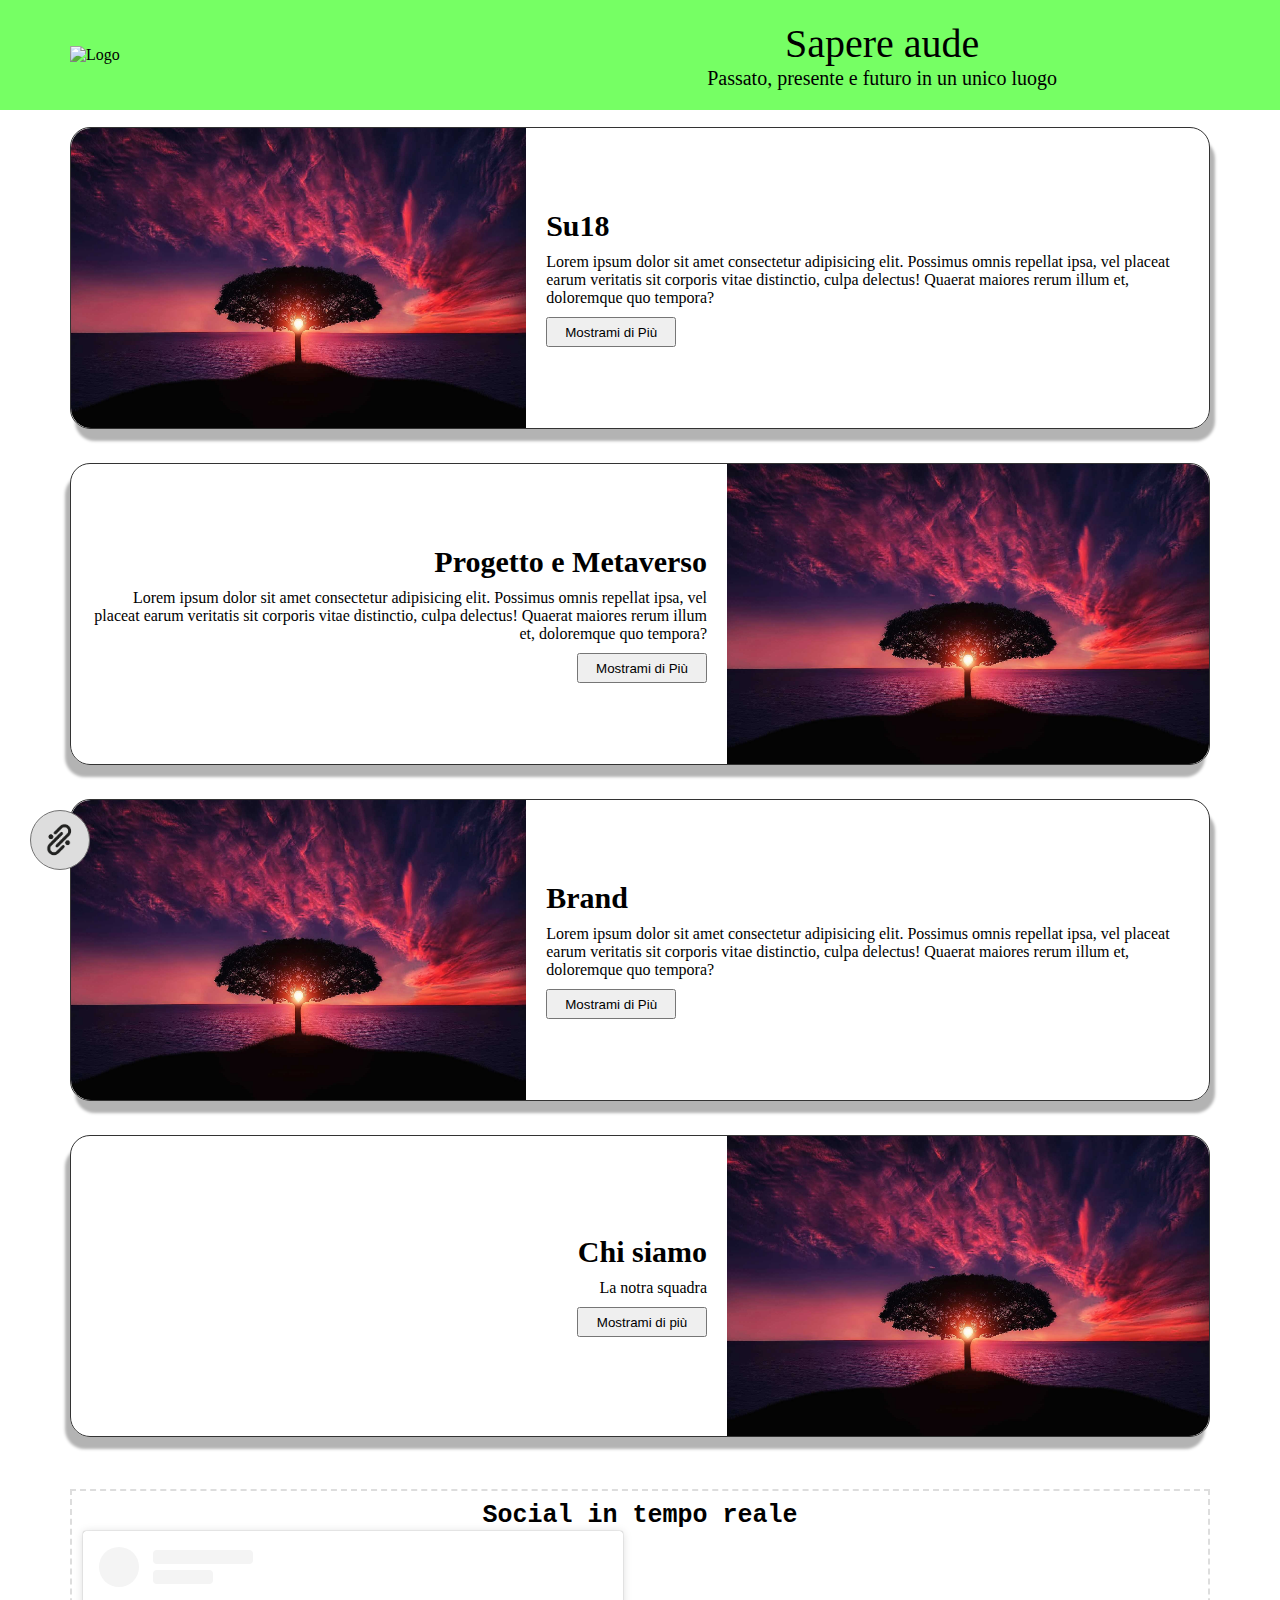
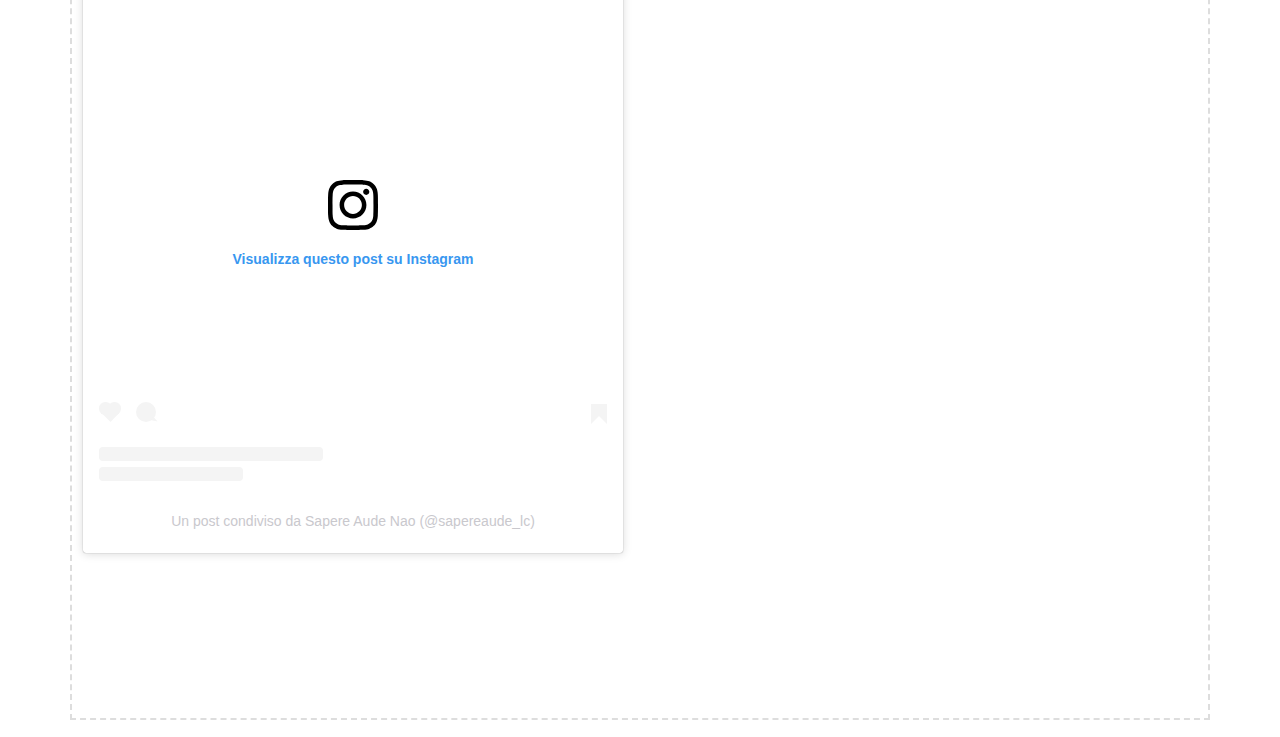
==== index.html @ 61fbce06 "Add files via upload" ====
<!DOCTYPE html>
<html lang="en">
<head>
	<meta charset="UTF-8">
	<meta http-equiv="X-UA-Compatible" content="IE=edge">
	<meta name="viewport" content="width=device-width, initial-scale=1.0">

	<link rel="stylesheet" href="index.css">
	<link rel="stylesheet" href="header.css">
	<link rel="stylesheet" href="link.css">
	<link rel="stylesheet" href="social.css">

	<script src="https://ajax.googleapis.com/ajax/libs/jquery/3.6.3/jquery.min.js"></script>

	<title>Document</title>
</head>
<body>
	<header>
		<div class="headerContainer">
			<div class="headerImg">
				<img src="IMG/logo.png" alt="Logo">
			</div>
			<div class="p">
				<p>Sapere aude</p>
				<p>Passato, presente e futuro in un unico luogo</p>
			</div>
		</div>
	</header>

	<main>
		<div class="sezioni">
			<section class="section1">
				<div class="card">
					<img src="IMG/pexels-pixabay-36717.jpg" alt="">
					<div class="info">
						<h2>Su18</h2>
						<p class="descrizione">Lorem ipsum dolor sit amet consectetur adipisicing elit. Possimus omnis repellat ipsa, vel placeat earum veritatis sit corporis vitae distinctio, culpa delectus! Quaerat maiores rerum illum et, doloremque quo tempora?</p>
						<a href="su18.html">
							<button class="dipiu">Mostrami di Più</button>
						</a>
					</div>
				</div>
			</section>
			<section class="section2">
				<div class="card">
					<img src="IMG/pexels-pixabay-36717.jpg" alt="">
					<div class="info">
						<h2>Progetto e Metaverso</h2>
						<p class="descrizione">Lorem ipsum dolor sit amet consectetur adipisicing elit. Possimus omnis repellat ipsa, vel placeat earum veritatis sit corporis vitae distinctio, culpa delectus! Quaerat maiores rerum illum et, doloremque quo tempora?</p>
						<a href="progetto-e-metaverso.html">
							<button class="dipiu">Mostrami di Più</button>
						</a>
					</div>
				</div>
			</section>
			<section class="section3">
				<div class="card">
					<img src="IMG/pexels-pixabay-36717.jpg" alt="">
					<div class="info">
						<h2>Brand</h2>
						<p class="descrizione">Lorem ipsum dolor sit amet consectetur adipisicing elit. Possimus omnis repellat ipsa, vel placeat earum veritatis sit corporis vitae distinctio, culpa delectus! Quaerat maiores rerum illum et, doloremque quo tempora?</p>
						<a href="brand.html">
							<button class="dipiu">Mostrami di Più</button>
						</a>
					</div>
				</div>
			</section>
			<section class="section5">
				<div class="card">
					<img src="IMG/pexels-pixabay-36717.jpg" alt="">
					<div class="info">
						<h2>Chi siamo</h2>
						<p class="descrizione">La notra squadra</p>
						<a href="chi-siamo.html">
							<button class="dipiu">Mostrami di più</button>
						</a>
					</div>
				</div>
			</section>
			<section class="section4">
				<div class="card">
					<h2>Social in tempo reale</h2>
					<div class="anteprime">
						<div class="riga">
							<!-- Instagram Post -->
							<blockquote id="instagram-media" class="instagram-media" data-instgrm-permalink="https://www.instagram.com/reel/CpsjBajI47L/?utm_source=ig_embed&amp;utm_campaign=loading" data-instgrm-version="14" style=" background:#FFF; border:0; border-radius:3px; box-shadow:0 0 1px 0 rgba(0,0,0,0.5),0 1px 10px 0 rgba(0,0,0,0.15); margin: 1px; max-width:540px; min-width:326px; padding:0; width:99.375%; width:-webkit-calc(100% - 2px); width:calc(100% - 2px);">
								<div style="padding:16px;">
								<a href="https://www.instagram.com/reel/CpsjBajI47L/?utm_source=ig_embed&amp;utm_campaign=loading" style=" background:#FFFFFF; line-height:0; padding:0 0; text-align:center; text-decoration:none; width:100%;" target="_blank">
									<div style=" display: flex; flex-direction: row; align-items: center;">
										<div style="background-color: #F4F4F4; border-radius: 50%; flex-grow: 0; height: 40px; margin-right: 14px; width: 40px;"></div>
										<div style="display: flex; flex-direction: column; flex-grow: 1; justify-content: center;">
											<div style=" background-color: #F4F4F4; border-radius: 4px; flex-grow: 0; height: 14px; margin-bottom: 6px; width: 100px;"></div>
											<div style=" background-color: #F4F4F4; border-radius: 4px; flex-grow: 0; height: 14px; width: 60px;"></div>
										</div>
									</div>
									<div style="padding: 19% 0;"></div> 
									<div style="display:block; height:50px; margin:0 auto 12px; width:50px;">
										<svg width="50px" height="50px" viewBox="0 0 60 60" version="1.1" xmlns="https://www.w3.org/2000/svg" xmlns:xlink="https://www.w3.org/1999/xlink">
											<g stroke="none" stroke-width="1" fill="none" fill-rule="evenodd">
												<g transform="translate(-511.000000, -20.000000)" fill="#000000">
													<g>
														<path d="M556.869,30.41 C554.814,30.41 553.148,32.076 553.148,34.131 C553.148,36.186 554.814,37.852 556.869,37.852 C558.924,37.852 560.59,36.186 560.59,34.131 C560.59,32.076 558.924,30.41 556.869,30.41 M541,60.657 C535.114,60.657 530.342,55.887 530.342,50 C530.342,44.114 535.114,39.342 541,39.342 C546.887,39.342 551.658,44.114 551.658,50 C551.658,55.887 546.887,60.657 541,60.657 M541,33.886 C532.1,33.886 524.886,41.1 524.886,50 C524.886,58.899 532.1,66.113 541,66.113 C549.9,66.113 557.115,58.899 557.115,50 C557.115,41.1 549.9,33.886 541,33.886 M565.378,62.101 C565.244,65.022 564.756,66.606 564.346,67.663 C563.803,69.06 563.154,70.057 562.106,71.106 C561.058,72.155 560.06,72.803 558.662,73.347 C557.607,73.757 556.021,74.244 553.102,74.378 C549.944,74.521 548.997,74.552 541,74.552 C533.003,74.552 532.056,74.521 528.898,74.378 C525.979,74.244 524.393,73.757 523.338,73.347 C521.94,72.803 520.942,72.155 519.894,71.106 C518.846,70.057 518.197,69.06 517.654,67.663 C517.244,66.606 516.755,65.022 516.623,62.101 C516.479,58.943 516.448,57.996 516.448,50 C516.448,42.003 516.479,41.056 516.623,37.899 C516.755,34.978 517.244,33.391 517.654,32.338 C518.197,30.938 518.846,29.942 519.894,28.894 C520.942,27.846 521.94,27.196 523.338,26.654 C524.393,26.244 525.979,25.756 528.898,25.623 C532.057,25.479 533.004,25.448 541,25.448 C548.997,25.448 549.943,25.479 553.102,25.623 C556.021,25.756 557.607,26.244 558.662,26.654 C560.06,27.196 561.058,27.846 562.106,28.894 C563.154,29.942 563.803,30.938 564.346,32.338 C564.756,33.391 565.244,34.978 565.378,37.899 C565.522,41.056 565.552,42.003 565.552,50 C565.552,57.996 565.522,58.943 565.378,62.101 M570.82,37.631 C570.674,34.438 570.167,32.258 569.425,30.349 C568.659,28.377 567.633,26.702 565.965,25.035 C564.297,23.368 562.623,22.342 560.652,21.575 C558.743,20.834 556.562,20.326 553.369,20.18 C550.169,20.033 549.148,20 541,20 C532.853,20 531.831,20.033 528.631,20.18 C525.438,20.326 523.257,20.834 521.349,21.575 C519.376,22.342 517.703,23.368 516.035,25.035 C514.368,26.702 513.342,28.377 512.574,30.349 C511.834,32.258 511.326,34.438 511.181,37.631 C511.035,40.831 511,41.851 511,50 C511,58.147 511.035,59.17 511.181,62.369 C511.326,65.562 511.834,67.743 512.574,69.651 C513.342,71.625 514.368,73.296 516.035,74.965 C517.703,76.634 519.376,77.658 521.349,78.425 C523.257,79.167 525.438,79.673 528.631,79.82 C531.831,79.965 532.853,80.001 541,80.001 C549.148,80.001 550.169,79.965 553.369,79.82 C556.562,79.673 558.743,79.167 560.652,78.425 C562.623,77.658 564.297,76.634 565.965,74.965 C567.633,73.296 568.659,71.625 569.425,69.651 C570.167,67.743 570.674,65.562 570.82,62.369 C570.966,59.17 571,58.147 571,50 C571,41.851 570.966,40.831 570.82,37.631"></path>
													</g>
												</g>
											</g>
										</svg>
									</div>
									<div style="padding-top: 8px;"> 
										<div style=" color:#3897f0; font-family:Arial,sans-serif; font-size:14px; font-style:normal; font-weight:550; line-height:18px;">Visualizza questo post su Instagram</div>
									</div>
									<div style="padding: 12.5% 0;"></div> 
									<div style="display: flex; flex-direction: row; margin-bottom: 14px; align-items: center;"><div> 
									<div style="background-color: #F4F4F4; border-radius: 50%; height: 12.5px; width: 12.5px; transform: translateX(0px) translateY(7px);"></div> 
									<div style="background-color: #F4F4F4; height: 12.5px; transform: rotate(-45deg) translateX(3px) translateY(1px); width: 12.5px; flex-grow: 0; margin-right: 14px; margin-left: 2px;"></div> 
									<div style="background-color: #F4F4F4; border-radius: 50%; height: 12.5px; width: 12.5px; transform: translateX(9px) translateY(-18px);"></div></div><div style="margin-left: 8px;"> 
									<div style=" background-color: #F4F4F4; border-radius: 50%; flex-grow: 0; height: 20px; width: 20px;"></div> 
									<div style=" width: 0; height: 0; border-top: 2px solid transparent; border-left: 6px solid #f4f4f4; border-bottom: 2px solid transparent; transform: translateX(16px) translateY(-4px) rotate(30deg)"></div></div>
									<div style="margin-left: auto;"> 
										<div style=" width: 0px; border-top: 8px solid #F4F4F4; border-right: 8px solid transparent; transform: translateY(16px);"></div> 
										<div style=" background-color: #F4F4F4; flex-grow: 0; height: 12px; width: 16px; transform: translateY(-4px);"></div> 
										<div style=" width: 0; height: 0; border-top: 8px solid #F4F4F4; border-left: 8px solid transparent; transform: translateY(-4px) translateX(8px);"></div>
									</div></div> 
									<div style="display: flex; flex-direction: column; flex-grow: 1; justify-content: center; margin-bottom: 24px;"> 
										<div style=" background-color: #F4F4F4; border-radius: 4px; flex-grow: 0; height: 14px; margin-bottom: 6px; width: 224px;"></div> 
										<div style=" background-color: #F4F4F4; border-radius: 4px; flex-grow: 0; height: 14px; width: 144px;"></div>
									</div>
								</a>
								<p style=" color:#c9c8cd; font-family:Arial,sans-serif; font-size:14px; line-height:17px; margin-bottom:0; margin-top:8px; overflow:hidden; padding:8px 0 7px; text-align:center; text-overflow:ellipsis; white-space:nowrap;">
									<a href="https://www.instagram.com/reel/CpsjBajI47L/?utm_source=ig_embed&amp;utm_campaign=loading" style=" color:#c9c8cd; font-family:Arial,sans-serif; font-size:14px; font-style:normal; font-weight:normal; line-height:17px; text-decoration:none;" target="_blank">Un post condiviso da Sapere Aude Nao (@sapereaude_lc)</a>
								</p>
								</div>
							</blockquote> 
							<script async src="//www.instagram.com/embed.js"></script>
							<!-- Fine post -->
							
							<iframe src="" frameborder="0"></iframe>
							<iframe src="" frameborder="0"></iframe>
						</div>
					</div>
				</div>
			</section>
		</div>
		<div class="social">
			<img src="IMG/links.png" alt="">
			<img src="IMG/logo scuola.png" alt="" class="links">
			<img src="IMG/Facebook.png" alt="" class="links">
			<img src="IMG/Instagram.png" alt="" class="links">
			<img src="IMG/Gmail.png" alt="" class="links">
			<img src="IMG/Youtube.png" alt="" class="links">
			<img src="IMG/Youtube.png" alt="" class="links">
		</div>
	</main>

	<script src="index.js"></script>
	<script src="social.js"></script>
</body>
</html>
---- index.css ----
*{
    padding: 0;
    margin: 0;
    box-sizing: border-box;
}
.ruotareLinks{
    transform: rotate(270deg);
    transition: transform .5s
}
.ruotareIndietroLinks{
    transform: rotate(-360deg);
    transition: transform .5s
}
.ciao{
    display: block !important;
}










/* Main */

.sezioni{
    width: -webkit-fill-available;
    margin: 5px 20px;
    padding: 10px;
    gap: 30px;
    display: flex;
    flex-direction: column;
}
section{
    margin: 2px 40px;
    border: 1px solid #333;
    border-radius: 20px;
    box-shadow: 5px 12px 3px #b3b3b3;
}
.section:hover{
    --a: 34;
    /*Qualcosa da mattere ingrandire l'elemento*/
}
.section1 .card, .section3 .card{
    width: 100%;
    display: flex;
    flex-direction: row;
    height: 300px;
}
.section2, .section5{
    box-shadow: -5px 12px 3px #b3b3b3;
}
.section2 .card, .section5 .card{
    width: 100%;
    display: flex;
    flex-direction: row-reverse;
    height: 300px;
}
.section1 img, .section3 img{
    width: 40%;
    border-radius: 20px 0 0 20px;
}
.section2 img, .section5 img{
    border-radius: 0 20px 20px 0;
}
.info{
    width: 60%;
    display: flex;
    flex-direction: column;
    justify-content: center;
    align-items: start;
    margin: 20px;
    gap: 10px;
}
.section2 .info, .section5 .info{
    width: 60%;
    display: flex;
    flex-direction: column;
    justify-content: center;
    align-items: end;
    margin: 20px;
    gap: 10px;
}
.section2 p{
    text-align: end;
}
.info h2{
    font-size: 30px;
}
.dipiu{
    width: 130px;
    height: 30px;
    padding: 2px;
    /* joe.mazzalea2006@gmail.com */
}
.section4{
    border: 2px dashed #ddd;
    border-radius: unset;
    box-shadow: unset;
    margin-top: 20px;
}
.section4 .card{
    padding: 10px;
}
.section4 h2{
    width: 100%;
    font-size: 25px;
    font-family: monospace;
    text-align: center;
}
---- header.css ----
header{
    width: -webkit-fill-available;
    background: rgb(118, 255, 100);
}

.header{
    width: -webkit-fill-available;
    margin: 0 300px;
    justify-content: center;
    display: flex;
    flex-direction: row;
    height: 100px;
}

.headerContainer{
    width: 100%;
    padding: 20px 50px;
    display: flex;
    flex-direction: row;
    justify-content: center;
}

.headerImg{
    width: 40%;
    margin: 10px;
    padding: 10px;
    display: flex;
    align-items: center;
}

.p{
    width: 60%;
    text-align: center;
}

.p p:nth-child(1){
    font-size: 40px;
}
.p p:nth-child(2){
    font-size: 20px;
}
---- link.css ----
.social{
    position: fixed;
    margin: 30px;
    padding: 5px;
    bottom: 0;
    left: 0;
    height: 60px;
    width: 60px;
    border-radius: 50%;
    background: #ddd;
    border: 1px solid #727272;
    display: flex;
    flex-direction: row;
    gap: 10px;
}
.social img:nth-child(1){
    display: block;
    padding: unset;
    background: unset;
    border: unset;
}
.social img{
    display: none;
    width: 100%;
    height: 100%;
    padding: 5px;
    border-radius: 50%;
    background: #ddd;
    border: 1px solid #727272;
}

.links{
    border:3;
}
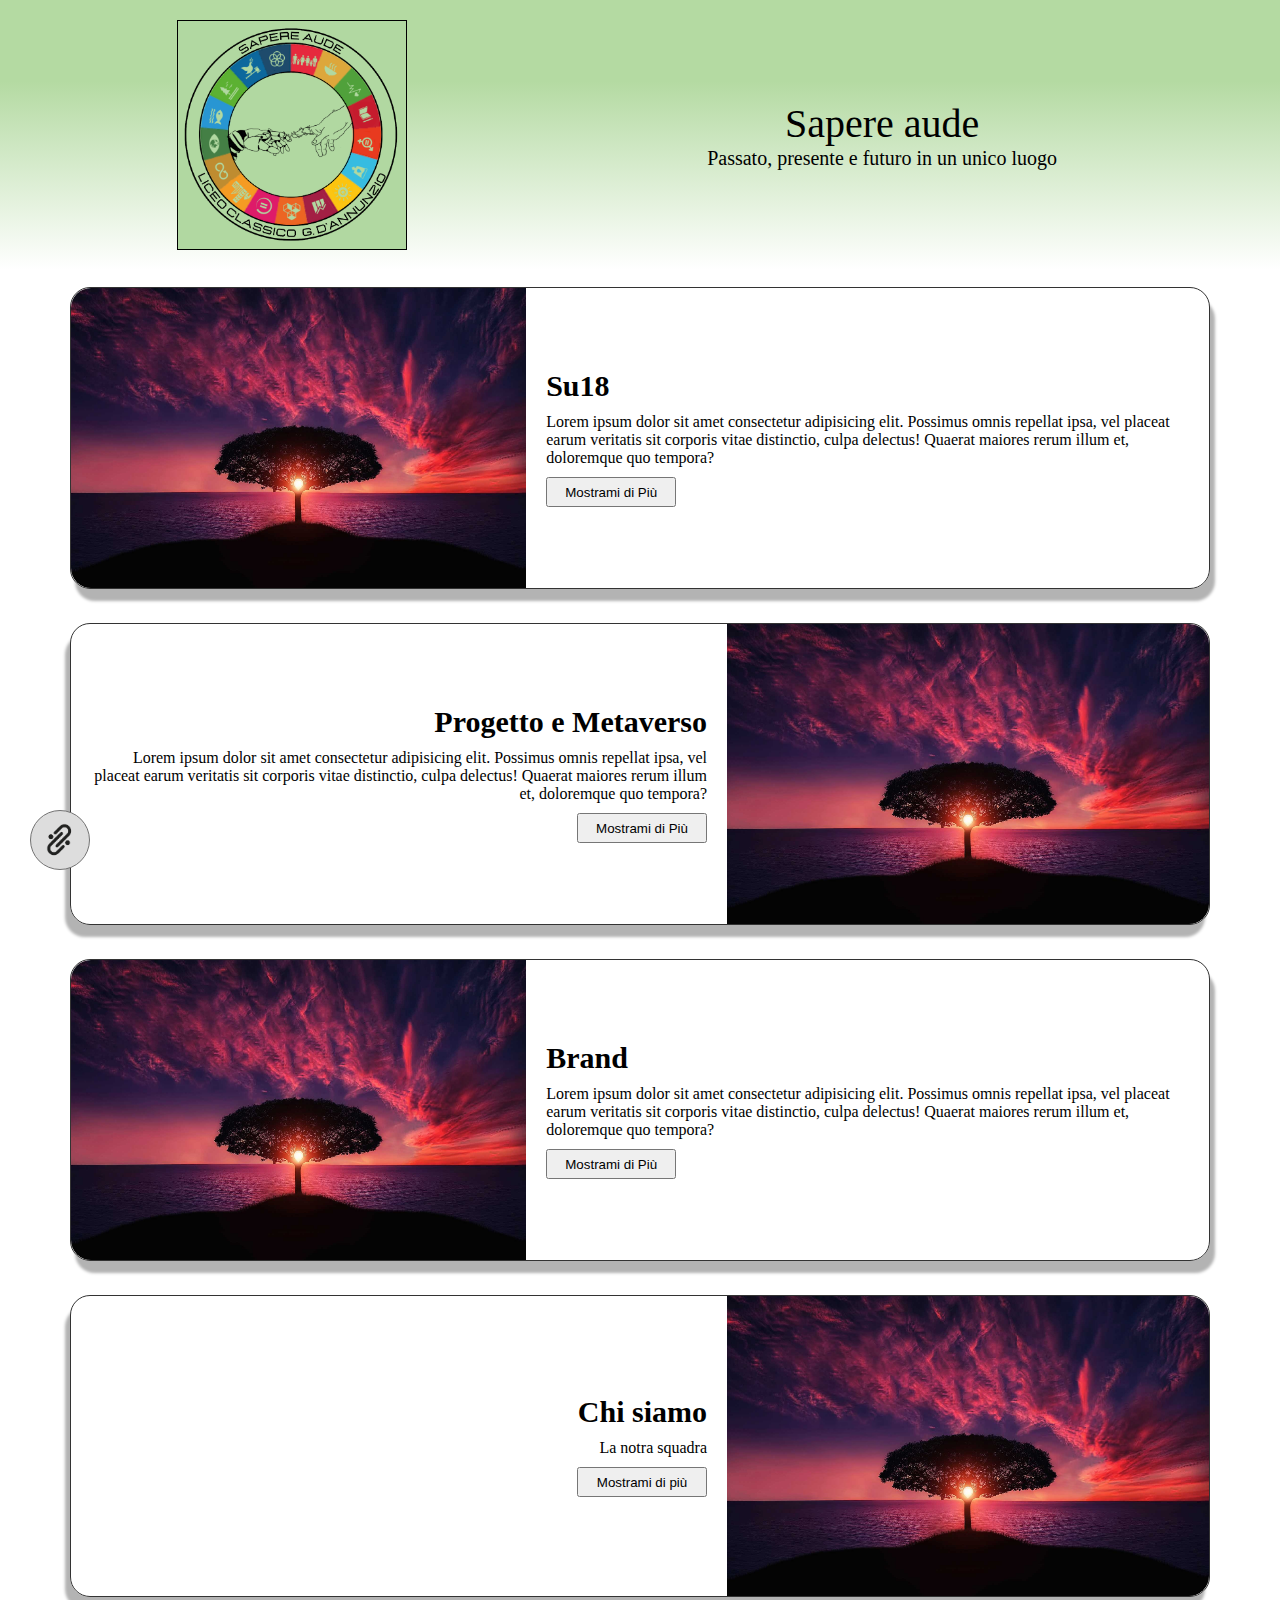
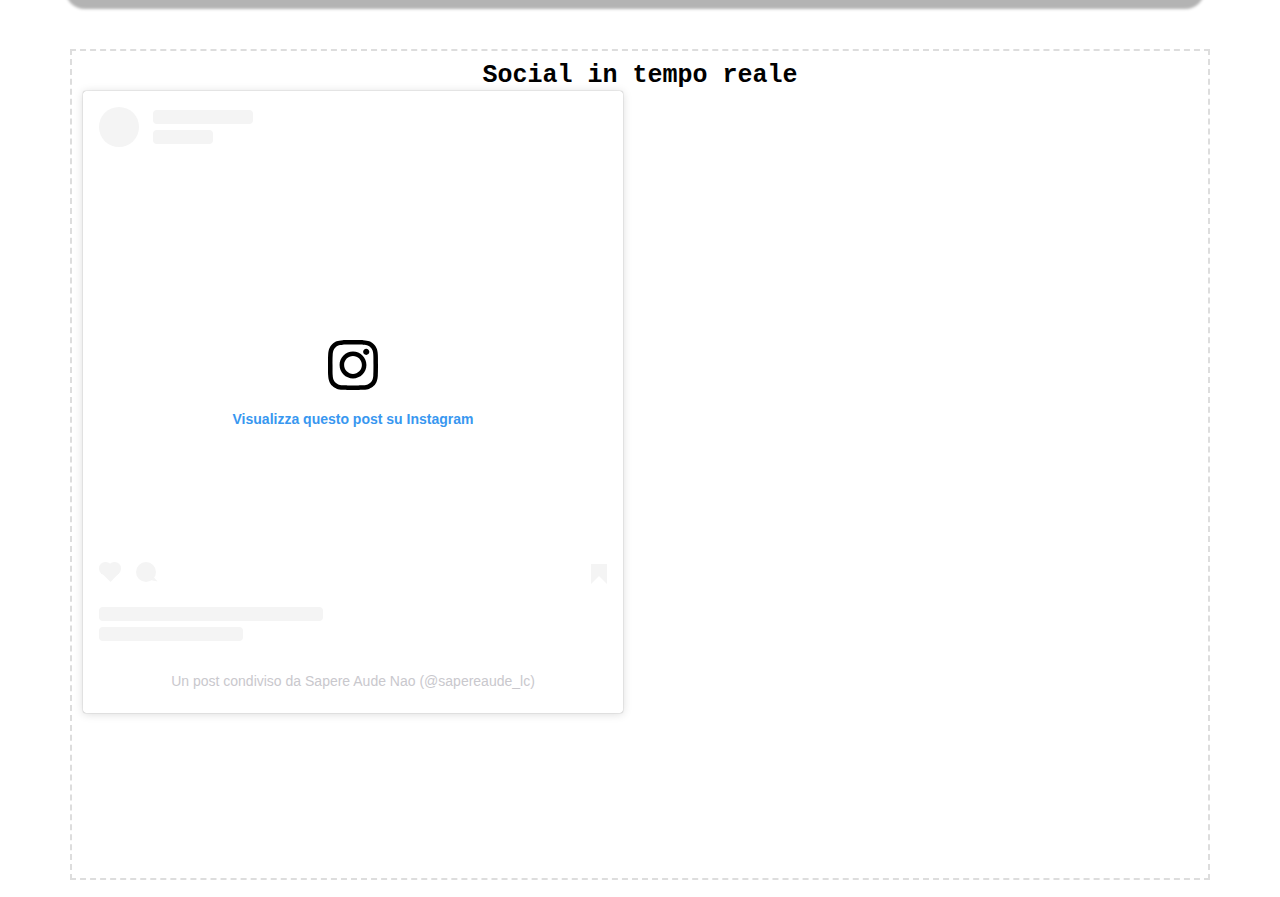
==== commit c20bd214: "Add files via upload" ====
--- a/index.html
+++ b/index.html
@@ -5,10 +5,11 @@
 	<meta http-equiv="X-UA-Compatible" content="IE=edge">
 	<meta name="viewport" content="width=device-width, initial-scale=1.0">
 
-	<link rel="stylesheet" href="index.css">
-	<link rel="stylesheet" href="header.css">
-	<link rel="stylesheet" href="link.css">
-	<link rel="stylesheet" href="social.css">
+	<link rel="stylesheet" href="CSS/index.css">
+	<link rel="stylesheet" href="CSS/header.css">
+	<link rel="stylesheet" href="CSS/link.css">
+	<link rel="stylesheet" href="CSS/social.css">
+	<link rel="stylesheet" href="CSS/generali.css">
 
 	<script src="https://ajax.googleapis.com/ajax/libs/jquery/3.6.3/jquery.min.js"></script>
 
@@ -18,7 +19,7 @@
 	<header>
 		<div class="headerContainer">
 			<div class="headerImg">
-				<img src="IMG/logo.png" alt="Logo">
+				<img src="IMG/logo squadra.png" alt="Logo">
 			</div>
 			<div class="p">
 				<p>Sapere aude</p>
@@ -151,7 +152,7 @@
 		</div>
 	</main>
 
-	<script src="index.js"></script>
-	<script src="social.js"></script>
+	<script src="JS/links.js"></script>
+	<script src="JS/social.js"></script>
 </body>
 </html>--- a/CSS/index.css
+++ b/CSS/index.css
@@ -0,0 +1,87 @@
+/* Main */
+
+.sezioni{
+    width: -webkit-fill-available;
+    margin: 5px 20px;
+    padding: 10px;
+    gap: 30px;
+    display: flex;
+    flex-direction: column;
+}
+section{
+    margin: 2px 40px;
+    border: 1px solid #333;
+    border-radius: 20px;
+    box-shadow: 5px 12px 3px #b3b3b3;
+}
+.section:hover{
+    --a: 34;
+    /*Qualcosa da mattere ingrandire l'elemento*/
+}
+.section1 .card, .section3 .card{
+    width: 100%;
+    display: flex;
+    flex-direction: row;
+    height: 300px;
+}
+.section2, .section5{
+    box-shadow: -5px 12px 3px #b3b3b3;
+}
+.section2 .card, .section5 .card{
+    width: 100%;
+    display: flex;
+    flex-direction: row-reverse;
+    height: 300px;
+}
+.section1 img, .section3 img{
+    width: 40%;
+    border-radius: 20px 0 0 20px;
+}
+.section2 img, .section5 img{
+    border-radius: 0 20px 20px 0;
+}
+.info{
+    width: 60%;
+    display: flex;
+    flex-direction: column;
+    justify-content: center;
+    align-items: start;
+    margin: 20px;
+    gap: 10px;
+}
+.section2 .info, .section5 .info{
+    width: 60%;
+    display: flex;
+    flex-direction: column;
+    justify-content: center;
+    align-items: end;
+    margin: 20px;
+    gap: 10px;
+}
+.section2 p{
+    text-align: end;
+}
+.info h2{
+    font-size: 30px;
+}
+.dipiu{
+    width: 130px;
+    height: 30px;
+    padding: 2px;
+    /* joe.mazzalea2006@gmail.com */
+}
+.section4{
+    border: 2px dashed #ddd;
+    border-radius: unset;
+    box-shadow: unset;
+    margin-top: 20px;
+}
+.section4 .card{
+    padding: 10px;
+}
+.section4 h2{
+    width: 100%;
+    font-size: 25px;
+    font-family: monospace;
+    text-align: center;
+}
--- a/CSS/header.css
+++ b/CSS/header.css
@@ -0,0 +1,48 @@
+header{
+    width: -webkit-fill-available;
+    background: linear-gradient(0deg, #fff, var(--backVerde) 70%);
+}
+
+.header{
+    width: -webkit-fill-available;
+    margin: 0 300px;
+    justify-content: center;
+    display: flex;
+    flex-direction: row;
+    height: 100px;
+}
+
+.headerContainer{
+    width: 100%;
+    padding: 20px 50px;
+    display: flex;
+    flex-direction: row;
+    justify-content: center;
+}
+
+.headerImg{
+    width: 40%;
+    margin: 0 10px;
+    padding: 0 10px;
+    display: flex;
+    justify-content: center;
+}
+.headerImg img{
+    max-width: 230px;
+    border: 1px solid #000
+}
+
+.p{
+    width: 60%;
+    text-align: center;
+    display: flex;
+    flex-direction: column;
+    justify-content: center;
+}
+
+.p p:nth-child(1){
+    font-size: 40px;
+}
+.p p:nth-child(2){
+    font-size: 20px;
+}--- a/CSS/link.css
+++ b/CSS/link.css
@@ -0,0 +1,34 @@
+.social{
+    position: fixed;
+    margin: 30px;
+    padding: 5px;
+    bottom: 0;
+    left: 0;
+    height: 60px;
+    width: 60px;
+    border-radius: 50%;
+    background: #ddd;
+    border: 1px solid #727272;
+    display: flex;
+    flex-direction: row;
+    gap: 10px;
+}
+.social img:nth-child(1){
+    display: block;
+    padding: unset;
+    background: unset;
+    border: unset;
+}
+.social img{
+    display: none;
+    width: 100%;
+    height: 100%;
+    padding: 5px;
+    border-radius: 50%;
+    background: #ddd;
+    border: 1px solid #727272;
+}
+
+.links{
+    border:3;
+}--- a/CSS/generali.css
+++ b/CSS/generali.css
@@ -0,0 +1,21 @@
+*{
+    padding: 0;
+    margin: 0;
+    box-sizing: border-box;
+}
+:root{
+    --backVerde: #b4daa2;
+}
+
+
+.ruotareLinks{
+    transform: rotate(270deg);
+    transition: transform .5s
+}
+.ruotareIndietroLinks{
+    transform: rotate(-360deg);
+    transition: transform .5s
+}
+.ciao{
+    display: block !important;
+}
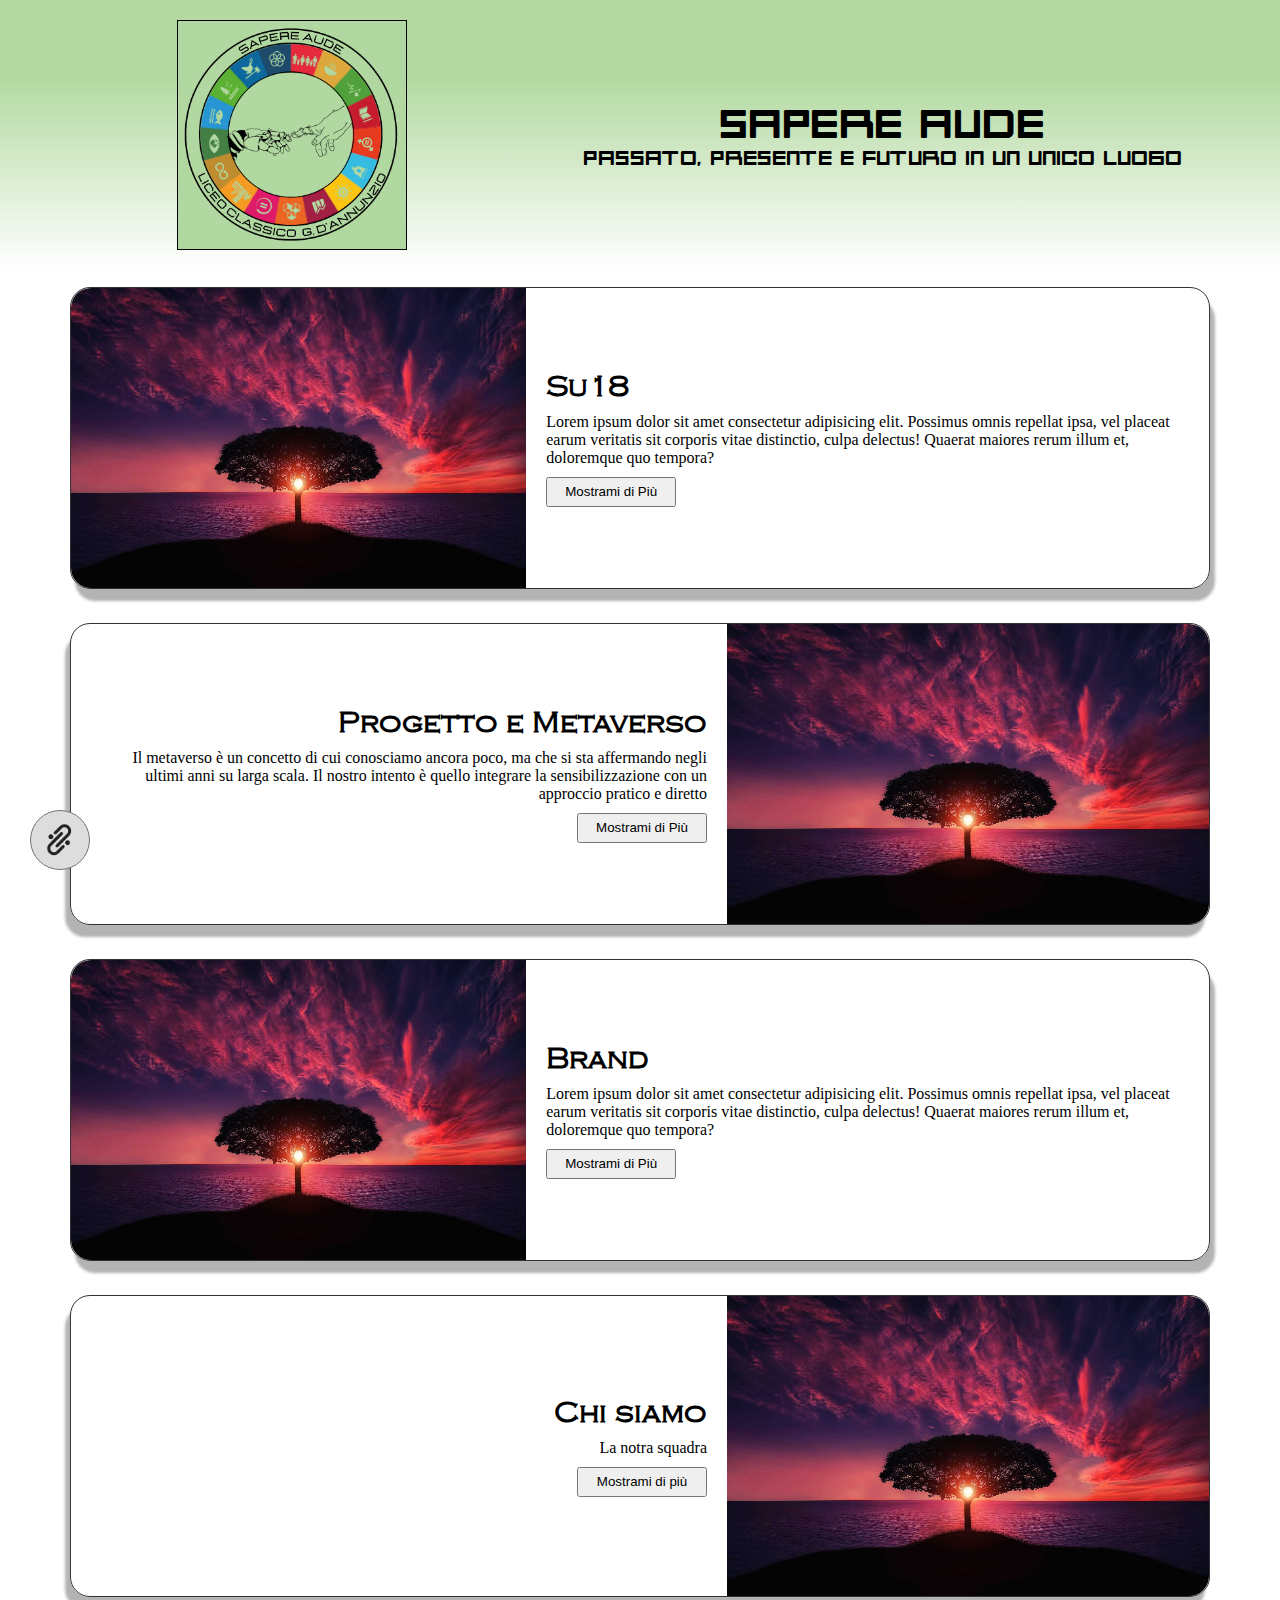
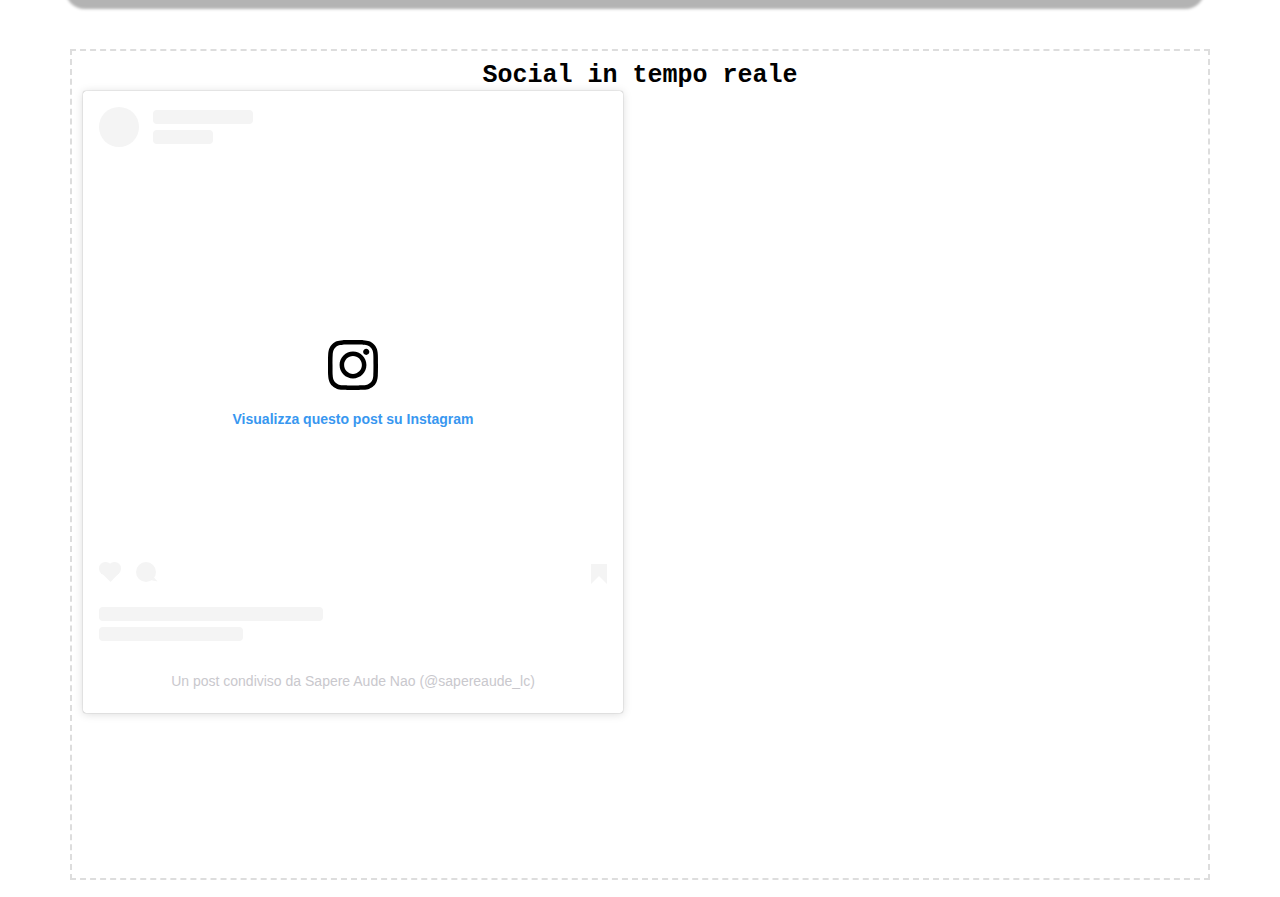
==== commit 68ca2a6e: "Add files via upload" ====
--- a/index.html
+++ b/index.html
@@ -47,7 +47,7 @@
 					<img src="IMG/pexels-pixabay-36717.jpg" alt="">
 					<div class="info">
 						<h2>Progetto e Metaverso</h2>
-						<p class="descrizione">Lorem ipsum dolor sit amet consectetur adipisicing elit. Possimus omnis repellat ipsa, vel placeat earum veritatis sit corporis vitae distinctio, culpa delectus! Quaerat maiores rerum illum et, doloremque quo tempora?</p>
+						<p class="descrizione">Il metaverso è un concetto di cui conosciamo ancora poco, ma che si sta affermando negli ultimi anni su larga scala. Il nostro intento è quello integrare la sensibilizzazione con un approccio pratico e diretto</p>
 						<a href="progetto-e-metaverso.html">
 							<button class="dipiu">Mostrami di Più</button>
 						</a>
--- a/CSS/index.css
+++ b/CSS/index.css
@@ -1,3 +1,5 @@
+@import "fonts.css";
+
 /* Main */
 
 .sezioni{
@@ -63,6 +65,7 @@
 }
 .info h2{
     font-size: 30px;
+    font-family: Copperplate;
 }
 .dipiu{
     width: 130px;
--- a/CSS/header.css
+++ b/CSS/header.css
@@ -1,6 +1,8 @@
+@import "fonts.css";
+
 header{
     width: -webkit-fill-available;
-    background: linear-gradient(0deg, #fff, var(--backVerde) 70%);
+    background: linear-gradient(0deg, transparent, var(--backVerde) 70%);
 }
 
 .header{
@@ -38,6 +40,7 @@
     display: flex;
     flex-direction: column;
     justify-content: center;
+    font-family: Knoxx;
 }
 
 .p p:nth-child(1){
--- a/CSS/generali.css
+++ b/CSS/generali.css
@@ -18,4 +18,4 @@
 }
 .ciao{
     display: block !important;
-}
+}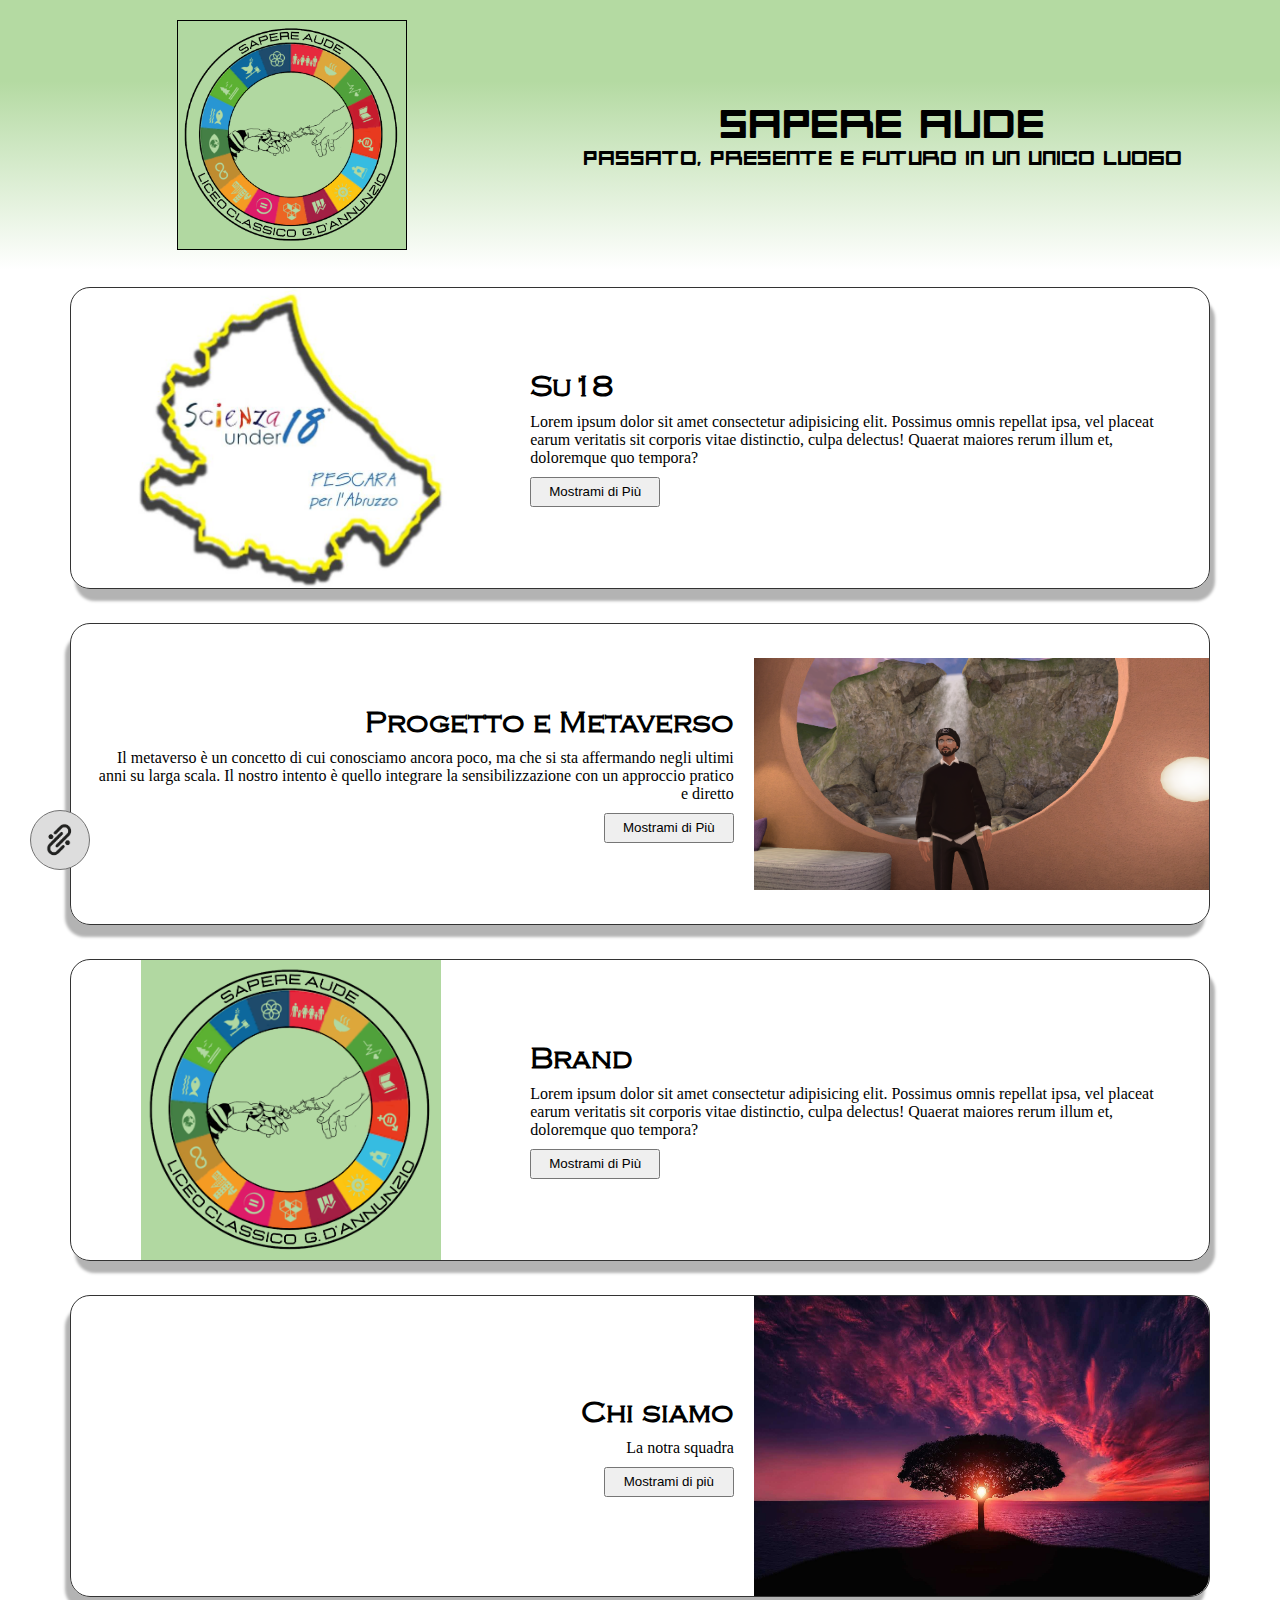
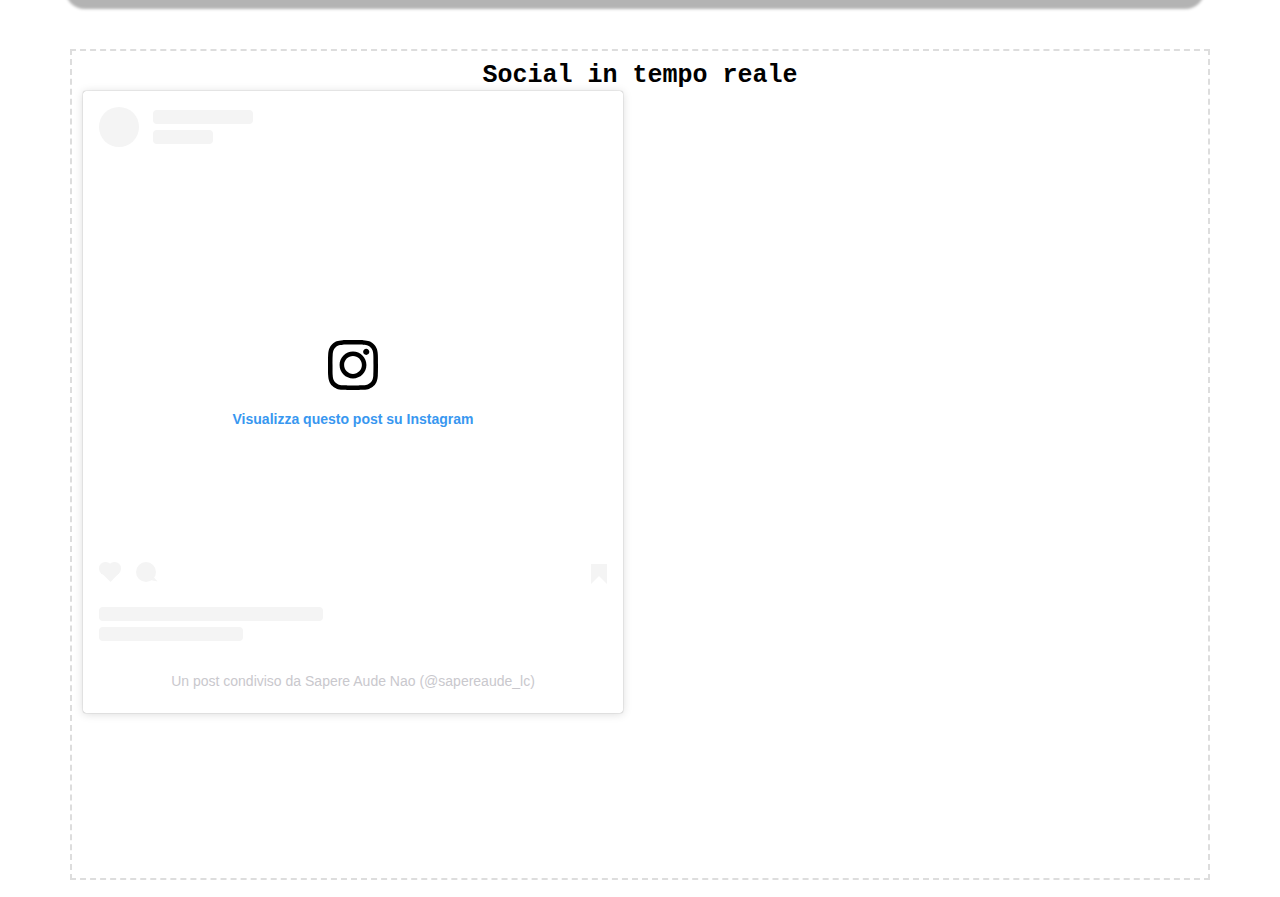
==== commit fd265e01: "Add files via upload" ====
--- a/index.html
+++ b/index.html
@@ -12,6 +12,10 @@
 	<link rel="stylesheet" href="CSS/generali.css">
 
 	<script src="https://ajax.googleapis.com/ajax/libs/jquery/3.6.3/jquery.min.js"></script>
+
+	<!-- Open Sans -->
+    <link rel="preconnect" href="https://fonts.googleapis.com"><link rel="preconnect" href="https://fonts.gstatic.com" crossorigin>
+    <link href="https://fonts.googleapis.com/css2?family=Open+Sans&display=swap" rel="stylesheet">
 
 	<title>Document</title>
 </head>
@@ -32,7 +36,9 @@
 		<div class="sezioni">
 			<section class="section1">
 				<div class="card">
-					<img src="IMG/pexels-pixabay-36717.jpg" alt="">
+					<div class="imgSU">
+						<img src="IMG/logo su18.jpg" alt="">
+					</div>
 					<div class="info">
 						<h2>Su18</h2>
 						<p class="descrizione">Lorem ipsum dolor sit amet consectetur adipisicing elit. Possimus omnis repellat ipsa, vel placeat earum veritatis sit corporis vitae distinctio, culpa delectus! Quaerat maiores rerum illum et, doloremque quo tempora?</p>
@@ -44,7 +50,9 @@
 			</section>
 			<section class="section2">
 				<div class="card">
-					<img src="IMG/pexels-pixabay-36717.jpg" alt="">
+					<div class="imgPM">
+						<img src="IMG/Avatars/Matteo.png" alt="">
+					</div>
 					<div class="info">
 						<h2>Progetto e Metaverso</h2>
 						<p class="descrizione">Il metaverso è un concetto di cui conosciamo ancora poco, ma che si sta affermando negli ultimi anni su larga scala. Il nostro intento è quello integrare la sensibilizzazione con un approccio pratico e diretto</p>
@@ -56,7 +64,9 @@
 			</section>
 			<section class="section3">
 				<div class="card">
-					<img src="IMG/pexels-pixabay-36717.jpg" alt="">
+					<div class="imgBR">
+						<img src="IMG/logo squadra.png" alt="">
+					</div>
 					<div class="info">
 						<h2>Brand</h2>
 						<p class="descrizione">Lorem ipsum dolor sit amet consectetur adipisicing elit. Possimus omnis repellat ipsa, vel placeat earum veritatis sit corporis vitae distinctio, culpa delectus! Quaerat maiores rerum illum et, doloremque quo tempora?</p>
@@ -150,7 +160,6 @@
 			<img src="IMG/Youtube.png" alt="" class="links">
 			<img src="IMG/Youtube.png" alt="" class="links">
 		</div>
-	</main>
 
 	<script src="JS/links.js"></script>
 	<script src="JS/social.js"></script>
--- a/CSS/index.css
+++ b/CSS/index.css
@@ -35,13 +35,31 @@
     flex-direction: row-reverse;
     height: 300px;
 }
-.section1 img, .section3 img{
+
+
+.imgSU, .imgBR{
     width: 40%;
     border-radius: 20px 0 0 20px;
+    display: flex;
+    justify-content: center;
 }
-.section2 img, .section5 img{
+.imgSU img, .imgBR img{
+    height: -webkit-fill-available;
+}
+
+
+.imgPM img{
+    width: -webkit-fill-available;
+}
+.imgPM, .section5 img{
+    width: 40%;
     border-radius: 0 20px 20px 0;
+    display: flex;
+    flex-direction: column;
+    justify-content: center;
 }
+
+
 .info{
     width: 60%;
     display: flex;
--- a/CSS/link.css
+++ b/CSS/link.css
@@ -31,4 +31,120 @@
 
 .links{
     border:3;
+}
+
+
+
+
+
+.hamburger{
+    position: fixed;
+    bottom: 0;
+    right: 0;
+    width: 60px;
+    height: 60px;
+    margin: 30px;
+    z-index: 9999;
+    align-items: center;
+    flex-direction: column;
+    cursor: pointer;
+    background-color: #181D31;
+    border-radius: 40px;
+    padding: 10px;
+    gap: 5px;
+    justify-content: center;
+    transform: unset;
+    transition: unset;
+}
+.hamburger div:nth-child(1){
+    width: 100%;
+    padding: 3px;
+    background-color: #fff;
+    border-radius: 10px;
+    position: relative;
+}
+
+.hamburger div:nth-child(2){
+    width: 100%;
+    padding: 3px;
+    background-color: #fff;
+    border-radius: 10px;
+    position: relative;
+}
+.hamburger div:nth-child(3){
+    width: 100%;
+    padding: 3px;
+    background-color: #fff;
+    border-radius: 10px;
+    position: relative;
+}
+
+/* Hamburger aperto */
+.hamburgerAperto div:nth-child(1){
+    width: 100%;
+    padding: 3px;
+    background-color: #fff;
+    border-radius: 10px;
+    position: relative;
+    transform: rotate(45deg);
+    transition: transform ease-in-out 0.5s;
+}
+
+.hamburgerAperto div:nth-child(2){
+    display: none;
+}
+.hamburgerAperto div:nth-child(3){
+    width: 100%;
+    padding: 3px;
+    background-color: #fff;
+    border-radius: 10px;
+    position: relative;
+    transform: rotate(-45deg);
+    transition: transform ease-in-out 0.5s;
+    top: -25%;
+}
+.pagine{
+    display: none;
+    position: fixed;
+    top: 0;
+    left: 0;
+    width: 100VW;
+    height: 100vh;
+    background-color: #181D31;
+    font-family: "Open Sans", sans-serif;
+    align-items: flex-start;
+    justify-content: center;
+    padding-top: 50px;
+    font-size: 25px;
+}
+
+.pagine ul{
+    display: flex;
+    flex-direction: column;
+    justify-content: center;
+    align-items: center;
+    gap: 5px;
+}
+
+.pagine ul a{
+    color: #fff;
+    list-style: none;
+    text-decoration: none;
+}
+.pagine ul a:hover{
+    color: #fff;
+    text-shadow: 3px -2px #529a0a9b;
+    font-weight: 700;
+}
+
+
+
+.pagineAperte{
+    display: flex !important;
+}
+.icsAperta{
+    display: flex !important;
+}
+.hamburgerChiuso{
+    display: flex;
 }--- a/CSS/generali.css
+++ b/CSS/generali.css
@@ -8,6 +8,10 @@
 }
 
 
+a{
+    color: #000;
+    cursor: pointer;
+}
 .ruotareLinks{
     transform: rotate(270deg);
     transition: transform .5s
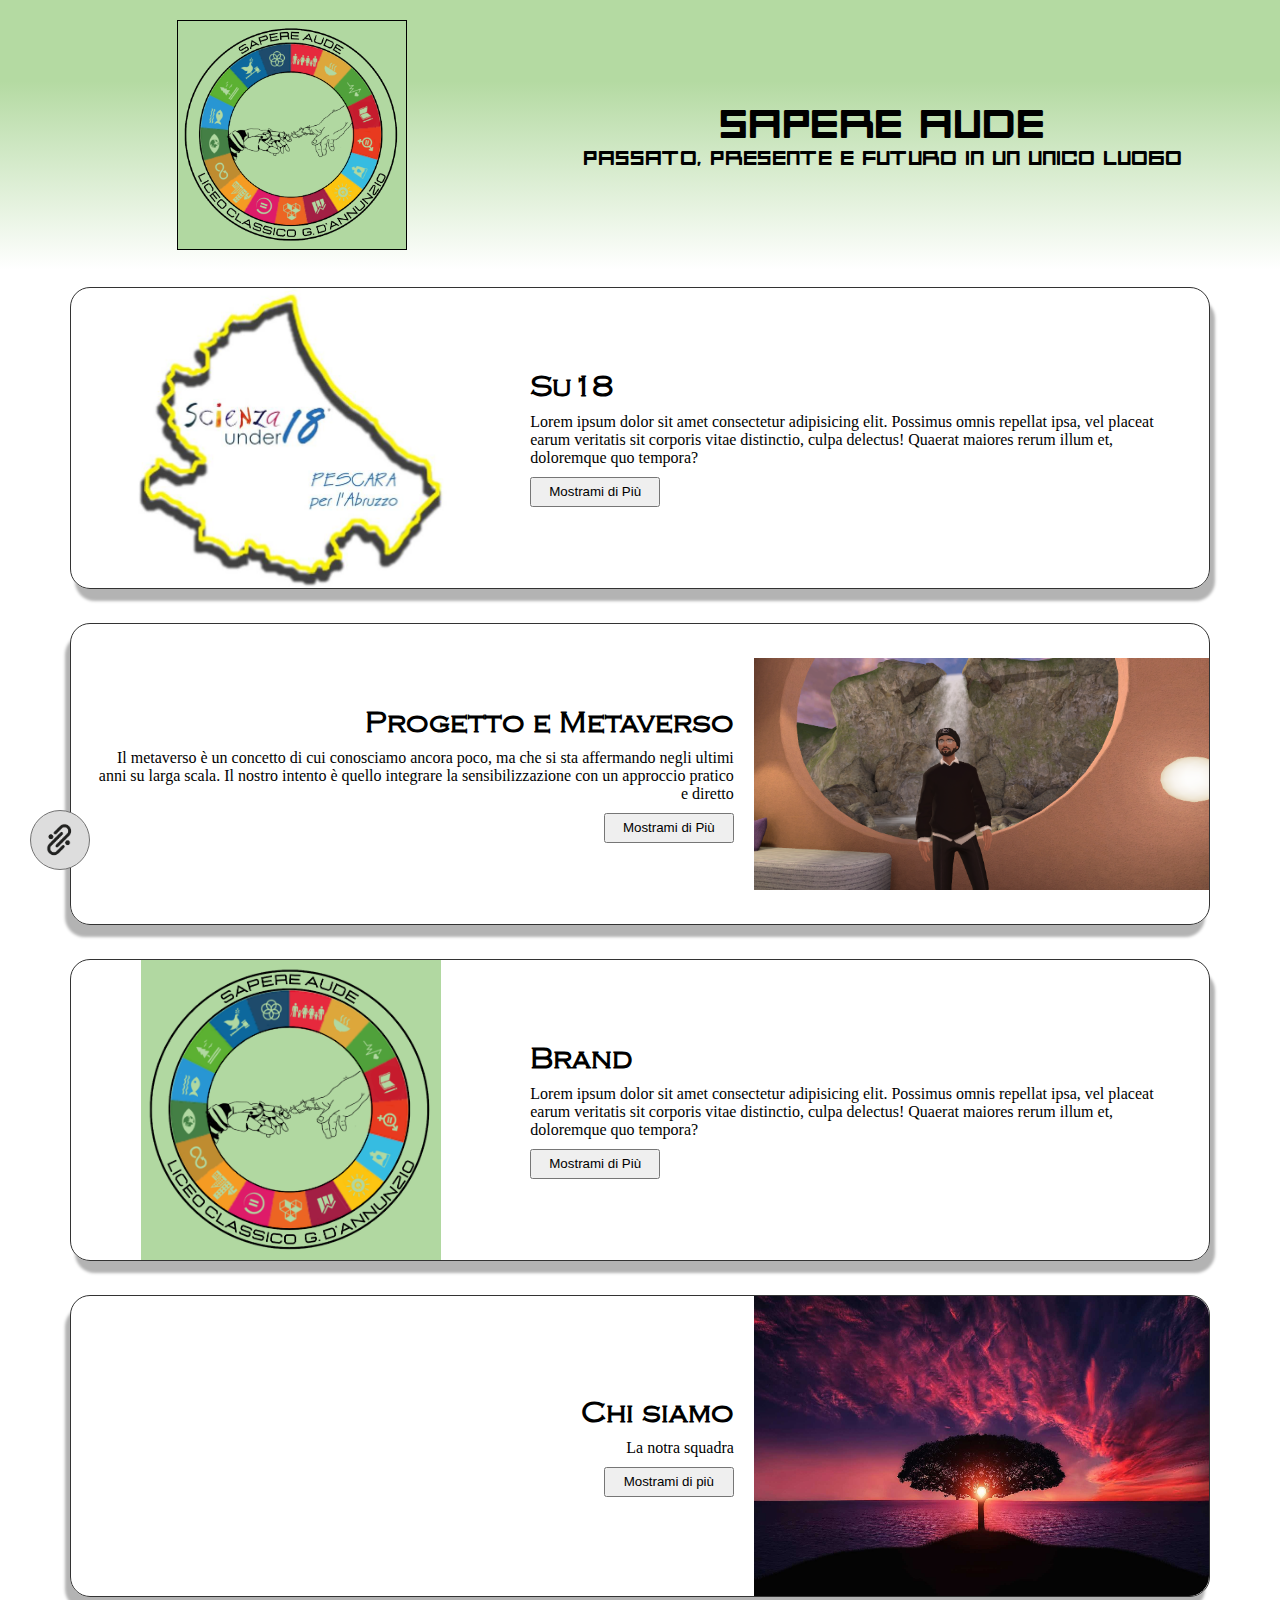
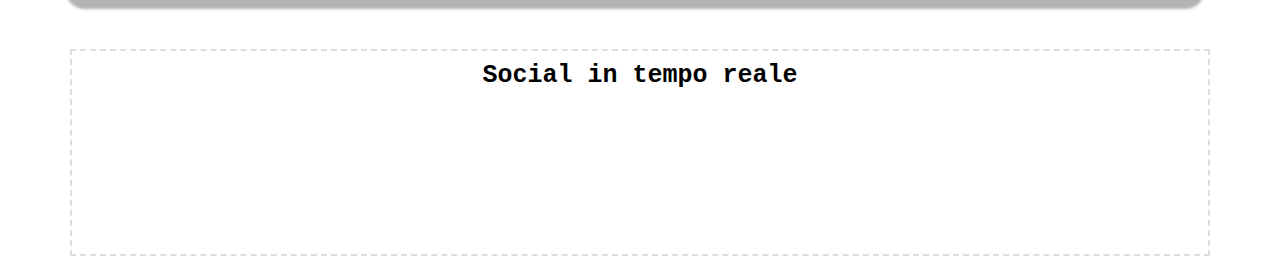
==== commit b07dc766: "Add files via upload" ====
--- a/index.html
+++ b/index.html
@@ -10,6 +10,9 @@
 	<link rel="stylesheet" href="CSS/link.css">
 	<link rel="stylesheet" href="CSS/social.css">
 	<link rel="stylesheet" href="CSS/generali.css">
+	<link rel="stylesheet" href="CSS/media/indexMedia.css">
+	<link rel="stylesheet" href="CSS/media/linkMedia.css">
+	<link rel="stylesheet" href="CSS/media/headerMedia.css">
 
 	<script src="https://ajax.googleapis.com/ajax/libs/jquery/3.6.3/jquery.min.js"></script>
 
@@ -94,7 +97,7 @@
 					<div class="anteprime">
 						<div class="riga">
 							<!-- Instagram Post -->
-							<blockquote id="instagram-media" class="instagram-media" data-instgrm-permalink="https://www.instagram.com/reel/CpsjBajI47L/?utm_source=ig_embed&amp;utm_campaign=loading" data-instgrm-version="14" style=" background:#FFF; border:0; border-radius:3px; box-shadow:0 0 1px 0 rgba(0,0,0,0.5),0 1px 10px 0 rgba(0,0,0,0.15); margin: 1px; max-width:540px; min-width:326px; padding:0; width:99.375%; width:-webkit-calc(100% - 2px); width:calc(100% - 2px);">
+							<!-- <blockquote id="instagram-media" class="instagram-media" data-instgrm-permalink="https://www.instagram.com/reel/CpsjBajI47L/?utm_source=ig_embed&amp;utm_campaign=loading" data-instgrm-version="14" style=" background:#FFF; border:0; border-radius:3px; box-shadow:0 0 1px 0 rgba(0,0,0,0.5),0 1px 10px 0 rgba(0,0,0,0.15); margin: 1px; max-width:540px; min-width:326px; padding:0; width:99.375%; width:-webkit-calc(100% - 2px); width:calc(100% - 2px);">
 								<div style="padding:16px;">
 								<a href="https://www.instagram.com/reel/CpsjBajI47L/?utm_source=ig_embed&amp;utm_campaign=loading" style=" background:#FFFFFF; line-height:0; padding:0 0; text-align:center; text-decoration:none; width:100%;" target="_blank">
 									<div style=" display: flex; flex-direction: row; align-items: center;">
@@ -142,7 +145,7 @@
 								</div>
 							</blockquote> 
 							<script async src="//www.instagram.com/embed.js"></script>
-							<!-- Fine post -->
+							 --><!-- Fine post -->
 							
 							<iframe src="" frameborder="0"></iframe>
 							<iframe src="" frameborder="0"></iframe>
--- a/CSS/media/indexMedia.css
+++ b/CSS/media/indexMedia.css
@@ -0,0 +1,48 @@
+@media (max-width: 1200px){
+    section{
+        box-shadow: unset;
+    }
+    .section1 .card, .section2 .card, .section3 .card, .section5 .card{
+        flex-direction: column;
+        height: unset;
+    }
+    .section2, .section5{
+        box-shadow: unset;
+    }
+    .imgSU, .imgBR{
+        width: 100%;
+    }
+    .imgSU img, .imgBR img{
+        width: 100%;
+        border-radius: 20px 20px 0 0;
+    }
+    .imgPM{
+        justify-content: unset;
+        border-radius: unset;
+        width: unset;
+    }
+    .imgPM img{
+        border-radius: 20px 20px 0 0;
+    }
+    .info{
+        width: 100%;
+        margin: unset;
+        padding: 20px;
+    }
+    .section2 .info, .section5 .info{
+        width: 100%;
+        margin: unset;
+        padding: 20px;
+        align-items: unset;
+        text-align: justify;
+    }
+    .descrizione{
+        text-align: justify !important;
+    }
+}
+@media (max-width: 820px){
+
+}
+@media (max-width: 1200px) and (min-width: 821px){
+
+}--- a/CSS/media/linkMedia.css
+++ b/CSS/media/linkMedia.css
@@ -0,0 +1,9 @@
+@media (max-width: 1200px){
+
+}
+@media (max-width: 820px){
+
+}
+@media (max-width: 1200px) and (min-width: 821px){
+
+}--- a/CSS/media/headerMedia.css
+++ b/CSS/media/headerMedia.css
@@ -0,0 +1,14 @@
+@media (max-width: 1200px){
+    .headerContainer{
+        display: flex;
+        flex-direction: column;
+        padding: 10px 20px 0;
+        align-items: center;
+    }
+}
+@media (max-width: 820px){
+
+}
+@media (max-width: 1200px) and (min-width: 821px){
+
+}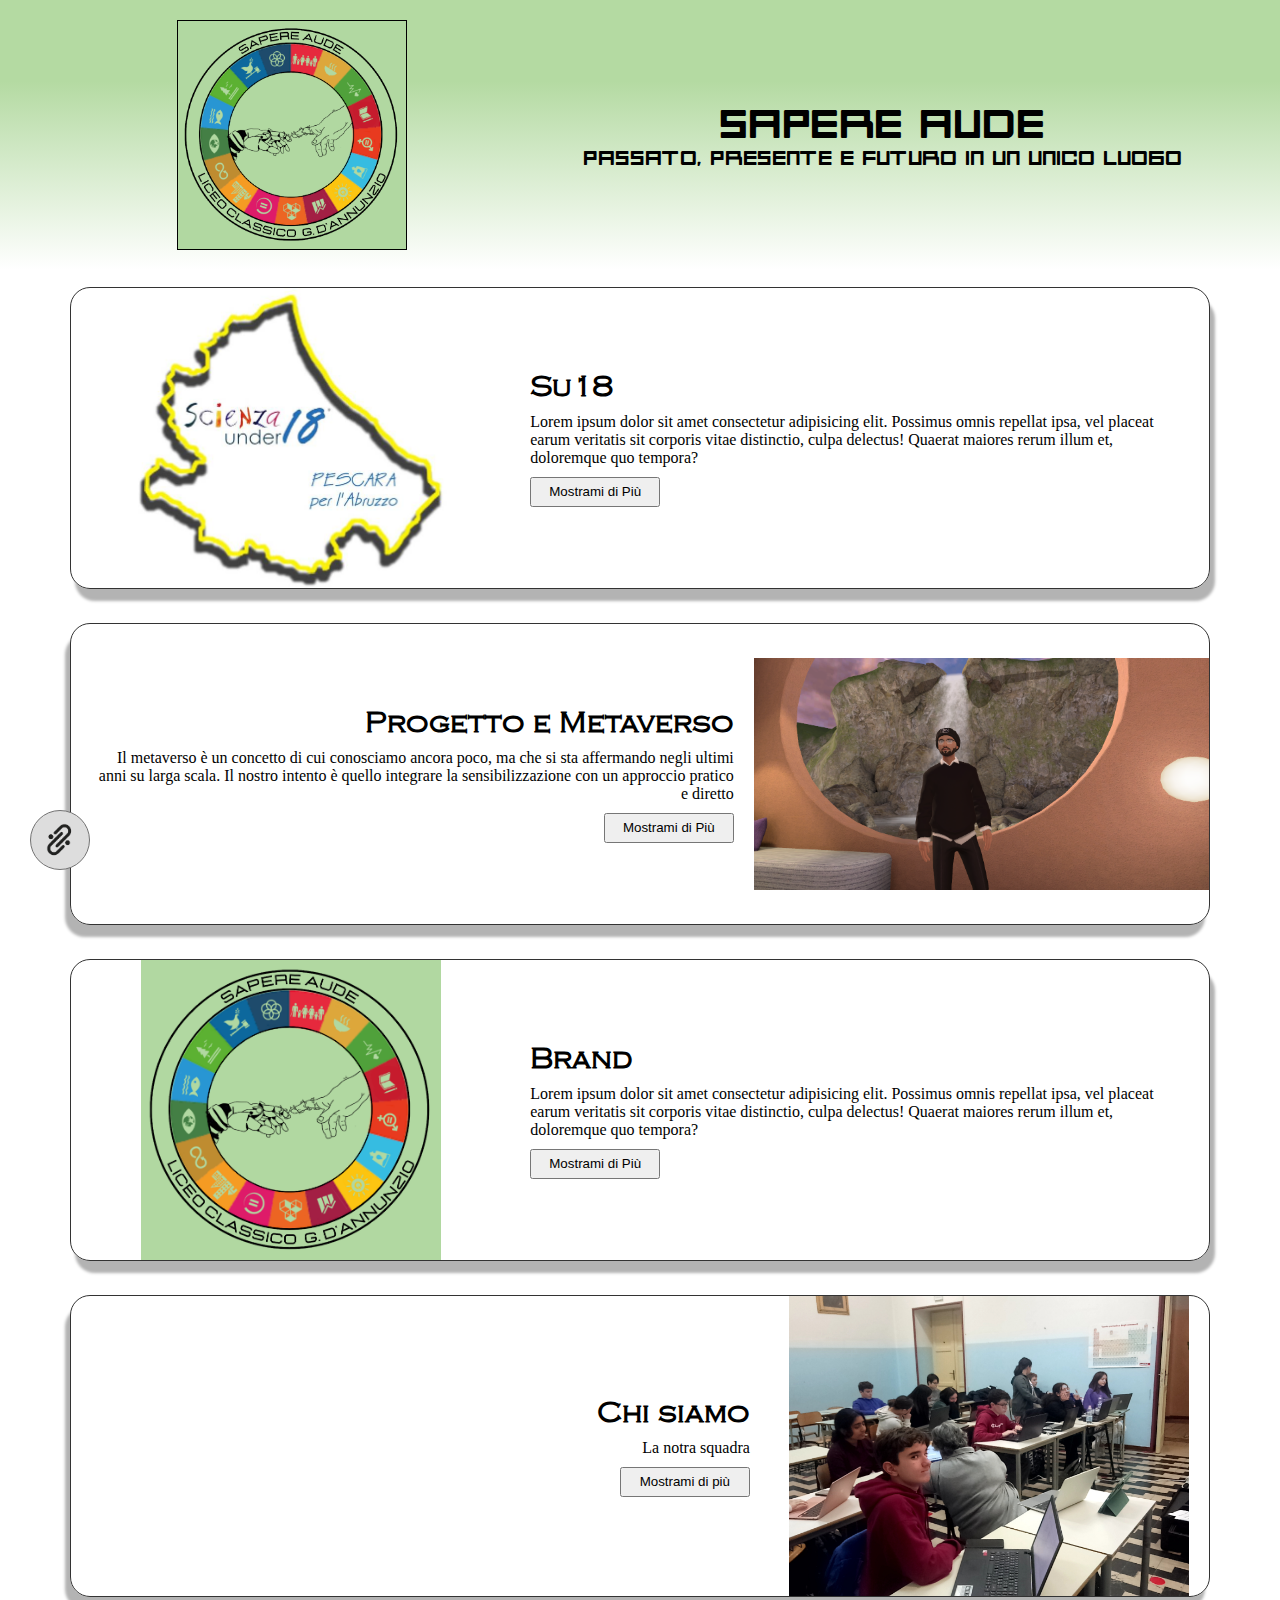
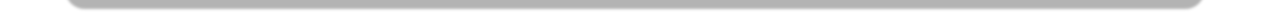
==== commit ec894400: "Add files via upload" ====
--- a/index.html
+++ b/index.html
@@ -73,7 +73,7 @@
 					<div class="info">
 						<h2>Brand</h2>
 						<p class="descrizione">Lorem ipsum dolor sit amet consectetur adipisicing elit. Possimus omnis repellat ipsa, vel placeat earum veritatis sit corporis vitae distinctio, culpa delectus! Quaerat maiores rerum illum et, doloremque quo tempora?</p>
-						<a href="brand.html">
+						<a href="https://drive.google.com/file/d/1nPLiMipGAAYPuLlS3Ht09gyX0MIZcAFY/view?usp=sharing">
 							<button class="dipiu">Mostrami di Più</button>
 						</a>
 					</div>
@@ -81,7 +81,9 @@
 			</section>
 			<section class="section5">
 				<div class="card">
-					<img src="IMG/pexels-pixabay-36717.jpg" alt="">
+					<div class="imgCS">
+						<img src="IMG/Varie/1.jpg" alt="">
+					</div>
 					<div class="info">
 						<h2>Chi siamo</h2>
 						<p class="descrizione">La notra squadra</p>
@@ -91,78 +93,22 @@
 					</div>
 				</div>
 			</section>
-			<section class="section4">
-				<div class="card">
-					<h2>Social in tempo reale</h2>
-					<div class="anteprime">
-						<div class="riga">
-							<!-- Instagram Post -->
-							<!-- <blockquote id="instagram-media" class="instagram-media" data-instgrm-permalink="https://www.instagram.com/reel/CpsjBajI47L/?utm_source=ig_embed&amp;utm_campaign=loading" data-instgrm-version="14" style=" background:#FFF; border:0; border-radius:3px; box-shadow:0 0 1px 0 rgba(0,0,0,0.5),0 1px 10px 0 rgba(0,0,0,0.15); margin: 1px; max-width:540px; min-width:326px; padding:0; width:99.375%; width:-webkit-calc(100% - 2px); width:calc(100% - 2px);">
-								<div style="padding:16px;">
-								<a href="https://www.instagram.com/reel/CpsjBajI47L/?utm_source=ig_embed&amp;utm_campaign=loading" style=" background:#FFFFFF; line-height:0; padding:0 0; text-align:center; text-decoration:none; width:100%;" target="_blank">
-									<div style=" display: flex; flex-direction: row; align-items: center;">
-										<div style="background-color: #F4F4F4; border-radius: 50%; flex-grow: 0; height: 40px; margin-right: 14px; width: 40px;"></div>
-										<div style="display: flex; flex-direction: column; flex-grow: 1; justify-content: center;">
-											<div style=" background-color: #F4F4F4; border-radius: 4px; flex-grow: 0; height: 14px; margin-bottom: 6px; width: 100px;"></div>
-											<div style=" background-color: #F4F4F4; border-radius: 4px; flex-grow: 0; height: 14px; width: 60px;"></div>
-										</div>
-									</div>
-									<div style="padding: 19% 0;"></div> 
-									<div style="display:block; height:50px; margin:0 auto 12px; width:50px;">
-										<svg width="50px" height="50px" viewBox="0 0 60 60" version="1.1" xmlns="https://www.w3.org/2000/svg" xmlns:xlink="https://www.w3.org/1999/xlink">
-											<g stroke="none" stroke-width="1" fill="none" fill-rule="evenodd">
-												<g transform="translate(-511.000000, -20.000000)" fill="#000000">
-													<g>
-														<path d="M556.869,30.41 C554.814,30.41 553.148,32.076 553.148,34.131 C553.148,36.186 554.814,37.852 556.869,37.852 C558.924,37.852 560.59,36.186 560.59,34.131 C560.59,32.076 558.924,30.41 556.869,30.41 M541,60.657 C535.114,60.657 530.342,55.887 530.342,50 C530.342,44.114 535.114,39.342 541,39.342 C546.887,39.342 551.658,44.114 551.658,50 C551.658,55.887 546.887,60.657 541,60.657 M541,33.886 C532.1,33.886 524.886,41.1 524.886,50 C524.886,58.899 532.1,66.113 541,66.113 C549.9,66.113 557.115,58.899 557.115,50 C557.115,41.1 549.9,33.886 541,33.886 M565.378,62.101 C565.244,65.022 564.756,66.606 564.346,67.663 C563.803,69.06 563.154,70.057 562.106,71.106 C561.058,72.155 560.06,72.803 558.662,73.347 C557.607,73.757 556.021,74.244 553.102,74.378 C549.944,74.521 548.997,74.552 541,74.552 C533.003,74.552 532.056,74.521 528.898,74.378 C525.979,74.244 524.393,73.757 523.338,73.347 C521.94,72.803 520.942,72.155 519.894,71.106 C518.846,70.057 518.197,69.06 517.654,67.663 C517.244,66.606 516.755,65.022 516.623,62.101 C516.479,58.943 516.448,57.996 516.448,50 C516.448,42.003 516.479,41.056 516.623,37.899 C516.755,34.978 517.244,33.391 517.654,32.338 C518.197,30.938 518.846,29.942 519.894,28.894 C520.942,27.846 521.94,27.196 523.338,26.654 C524.393,26.244 525.979,25.756 528.898,25.623 C532.057,25.479 533.004,25.448 541,25.448 C548.997,25.448 549.943,25.479 553.102,25.623 C556.021,25.756 557.607,26.244 558.662,26.654 C560.06,27.196 561.058,27.846 562.106,28.894 C563.154,29.942 563.803,30.938 564.346,32.338 C564.756,33.391 565.244,34.978 565.378,37.899 C565.522,41.056 565.552,42.003 565.552,50 C565.552,57.996 565.522,58.943 565.378,62.101 M570.82,37.631 C570.674,34.438 570.167,32.258 569.425,30.349 C568.659,28.377 567.633,26.702 565.965,25.035 C564.297,23.368 562.623,22.342 560.652,21.575 C558.743,20.834 556.562,20.326 553.369,20.18 C550.169,20.033 549.148,20 541,20 C532.853,20 531.831,20.033 528.631,20.18 C525.438,20.326 523.257,20.834 521.349,21.575 C519.376,22.342 517.703,23.368 516.035,25.035 C514.368,26.702 513.342,28.377 512.574,30.349 C511.834,32.258 511.326,34.438 511.181,37.631 C511.035,40.831 511,41.851 511,50 C511,58.147 511.035,59.17 511.181,62.369 C511.326,65.562 511.834,67.743 512.574,69.651 C513.342,71.625 514.368,73.296 516.035,74.965 C517.703,76.634 519.376,77.658 521.349,78.425 C523.257,79.167 525.438,79.673 528.631,79.82 C531.831,79.965 532.853,80.001 541,80.001 C549.148,80.001 550.169,79.965 553.369,79.82 C556.562,79.673 558.743,79.167 560.652,78.425 C562.623,77.658 564.297,76.634 565.965,74.965 C567.633,73.296 568.659,71.625 569.425,69.651 C570.167,67.743 570.674,65.562 570.82,62.369 C570.966,59.17 571,58.147 571,50 C571,41.851 570.966,40.831 570.82,37.631"></path>
-													</g>
-												</g>
-											</g>
-										</svg>
-									</div>
-									<div style="padding-top: 8px;"> 
-										<div style=" color:#3897f0; font-family:Arial,sans-serif; font-size:14px; font-style:normal; font-weight:550; line-height:18px;">Visualizza questo post su Instagram</div>
-									</div>
-									<div style="padding: 12.5% 0;"></div> 
-									<div style="display: flex; flex-direction: row; margin-bottom: 14px; align-items: center;"><div> 
-									<div style="background-color: #F4F4F4; border-radius: 50%; height: 12.5px; width: 12.5px; transform: translateX(0px) translateY(7px);"></div> 
-									<div style="background-color: #F4F4F4; height: 12.5px; transform: rotate(-45deg) translateX(3px) translateY(1px); width: 12.5px; flex-grow: 0; margin-right: 14px; margin-left: 2px;"></div> 
-									<div style="background-color: #F4F4F4; border-radius: 50%; height: 12.5px; width: 12.5px; transform: translateX(9px) translateY(-18px);"></div></div><div style="margin-left: 8px;"> 
-									<div style=" background-color: #F4F4F4; border-radius: 50%; flex-grow: 0; height: 20px; width: 20px;"></div> 
-									<div style=" width: 0; height: 0; border-top: 2px solid transparent; border-left: 6px solid #f4f4f4; border-bottom: 2px solid transparent; transform: translateX(16px) translateY(-4px) rotate(30deg)"></div></div>
-									<div style="margin-left: auto;"> 
-										<div style=" width: 0px; border-top: 8px solid #F4F4F4; border-right: 8px solid transparent; transform: translateY(16px);"></div> 
-										<div style=" background-color: #F4F4F4; flex-grow: 0; height: 12px; width: 16px; transform: translateY(-4px);"></div> 
-										<div style=" width: 0; height: 0; border-top: 8px solid #F4F4F4; border-left: 8px solid transparent; transform: translateY(-4px) translateX(8px);"></div>
-									</div></div> 
-									<div style="display: flex; flex-direction: column; flex-grow: 1; justify-content: center; margin-bottom: 24px;"> 
-										<div style=" background-color: #F4F4F4; border-radius: 4px; flex-grow: 0; height: 14px; margin-bottom: 6px; width: 224px;"></div> 
-										<div style=" background-color: #F4F4F4; border-radius: 4px; flex-grow: 0; height: 14px; width: 144px;"></div>
-									</div>
-								</a>
-								<p style=" color:#c9c8cd; font-family:Arial,sans-serif; font-size:14px; line-height:17px; margin-bottom:0; margin-top:8px; overflow:hidden; padding:8px 0 7px; text-align:center; text-overflow:ellipsis; white-space:nowrap;">
-									<a href="https://www.instagram.com/reel/CpsjBajI47L/?utm_source=ig_embed&amp;utm_campaign=loading" style=" color:#c9c8cd; font-family:Arial,sans-serif; font-size:14px; font-style:normal; font-weight:normal; line-height:17px; text-decoration:none;" target="_blank">Un post condiviso da Sapere Aude Nao (@sapereaude_lc)</a>
-								</p>
-								</div>
-							</blockquote> 
-							<script async src="//www.instagram.com/embed.js"></script>
-							 --><!-- Fine post -->
-							
-							<iframe src="" frameborder="0"></iframe>
-							<iframe src="" frameborder="0"></iframe>
-						</div>
-					</div>
-				</div>
-			</section>
 		</div>
 		<div class="social">
-			<img src="IMG/links.png" alt="">
-			<img src="IMG/logo scuola.png" alt="" class="links">
-			<img src="IMG/Facebook.png" alt="" class="links">
-			<img src="IMG/Instagram.png" alt="" class="links">
-			<img src="IMG/Gmail.png" alt="" class="links">
-			<img src="IMG/Youtube.png" alt="" class="links">
-			<img src="IMG/Youtube.png" alt="" class="links">
-		</div>
+            <img src="IMG/links.png" alt="">
+            <!-- <img src="IMG/logo scuola.png" alt="" class="links">
+            <img src="IMG/Facebook.png" alt="" class="links">
+            <img src="IMG/Instagram.png" alt="" class="links">
+            <img src="IMG/Gmail.png" alt="" class="links">
+            <img src="IMG/Youtube.png" alt="" class="links"> -->
+            <div class="socialMedia">
+                <img src="IMG/logo scuola.png" alt="" class="links"><a href="https://www.liceoclassicope.edu.it/" target="_blank">Liceo Classico G. D'Annunzio</a>
+                <img src="IMG/Facebook.png" alt="" class="links"><a href="https://www.facebook.com/sapereaude.nao" target="_blank">Pagina Facebook Sapere Aude: Sapere Aude Nao</a>
+                <img src="IMG/Instagram.png" alt="" class="links"><a href="https://www.instagram.com/sapereaude_lc/" target="_blank">Pagina Instagram Sapere Aude: @sapereaude_lc</a>
+                <img src="IMG/Gmail.png" alt="" class="links"><p>Indirizzo mail: liceoclassicopesapereraude@gmail.com</p>
+                <img src="IMG/Youtube.png" alt="" class="links"><a href="https://www.youtube.com/channel/UC4uSX3CEk_K182WxitzR03g" target="_blank">Canale Youtube Sapere Aude</a>
+            </div>
+        </div>
 
 	<script src="JS/links.js"></script>
 	<script src="JS/social.js"></script>
--- a/CSS/index.css
+++ b/CSS/index.css
@@ -16,10 +16,6 @@
     border-radius: 20px;
     box-shadow: 5px 12px 3px #b3b3b3;
 }
-.section:hover{
-    --a: 34;
-    /*Qualcosa da mattere ingrandire l'elemento*/
-}
 .section1 .card, .section3 .card{
     width: 100%;
     display: flex;
@@ -37,13 +33,13 @@
 }
 
 
-.imgSU, .imgBR{
+.imgSU, .imgBR, .imgCS{
     width: 40%;
     border-radius: 20px 0 0 20px;
     display: flex;
     justify-content: center;
 }
-.imgSU img, .imgBR img{
+.imgSU img, .imgBR img, .imgCS img{
     height: -webkit-fill-available;
 }
 
@@ -51,7 +47,7 @@
 .imgPM img{
     width: -webkit-fill-available;
 }
-.imgPM, .section5 img{
+.imgPM{
     width: 40%;
     border-radius: 0 20px 20px 0;
     display: flex;
@@ -89,7 +85,6 @@
     width: 130px;
     height: 30px;
     padding: 2px;
-    /* joe.mazzalea2006@gmail.com */
 }
 .section4{
     border: 2px dashed #ddd;
--- a/CSS/link.css
+++ b/CSS/link.css
@@ -12,12 +12,14 @@
     display: flex;
     flex-direction: row;
     gap: 10px;
+    cursor: pointer;
 }
 .social img:nth-child(1){
     display: block;
     padding: unset;
     background: unset;
     border: unset;
+    z-index: 999;
 }
 .social img{
     display: none;
@@ -31,6 +33,57 @@
 
 .links{
     border:3;
+}
+
+.socialMedia{
+    position: fixed;
+    display: none;
+    flex-direction: column;
+    top: 0;
+    bottom: unset;
+    width: 100vw;
+    height: 100vh;
+    margin-left: -35px;
+    border-radius: unset;
+    background: #ddd;
+    padding: 30px;
+    cursor: default;
+}
+.socialMedia img:nth-child(1){
+    z-index: unset;
+    border: 1px solid #727272;
+    padding: 5px;
+}
+.socialMedia img{
+    width: 70px;
+    height: auto;
+    display: block;
+}
+.socialMedia a{
+    cursor: pointer;
+}
+.socialMedia a, .socialMedia p{
+    margin-bottom: 18px;
+}
+.socialMedia img:nth-child(4), .socialMedia p{
+    cursor: unset;
+}
+
+
+
+.ruotareLinks{
+    transform: rotate(270deg);
+    transition: transform .5s
+}
+.ruotareIndietroLinks{
+    transform: rotate(-360deg);
+    transition: transform .5s
+}
+.ciao{
+    display: block !important;
+}
+.socialMediaAperto{
+    display: flex !important;
 }
 
 
--- a/CSS/generali.css
+++ b/CSS/generali.css
@@ -12,14 +12,3 @@
     color: #000;
     cursor: pointer;
 }
-.ruotareLinks{
-    transform: rotate(270deg);
-    transition: transform .5s
-}
-.ruotareIndietroLinks{
-    transform: rotate(-360deg);
-    transition: transform .5s
-}
-.ciao{
-    display: block !important;
-}--- a/CSS/media/indexMedia.css
+++ b/CSS/media/indexMedia.css
@@ -9,10 +9,10 @@
     .section2, .section5{
         box-shadow: unset;
     }
-    .imgSU, .imgBR{
+    .imgSU, .imgBR, .imgCS{
         width: 100%;
     }
-    .imgSU img, .imgBR img{
+    .imgSU img, .imgBR img, .imgCS img{
         width: 100%;
         border-radius: 20px 20px 0 0;
     }
--- a/CSS/media/linkMedia.css
+++ b/CSS/media/linkMedia.css
@@ -1,5 +1,5 @@
 @media (max-width: 1200px){
-
+    
 }
 @media (max-width: 820px){
 
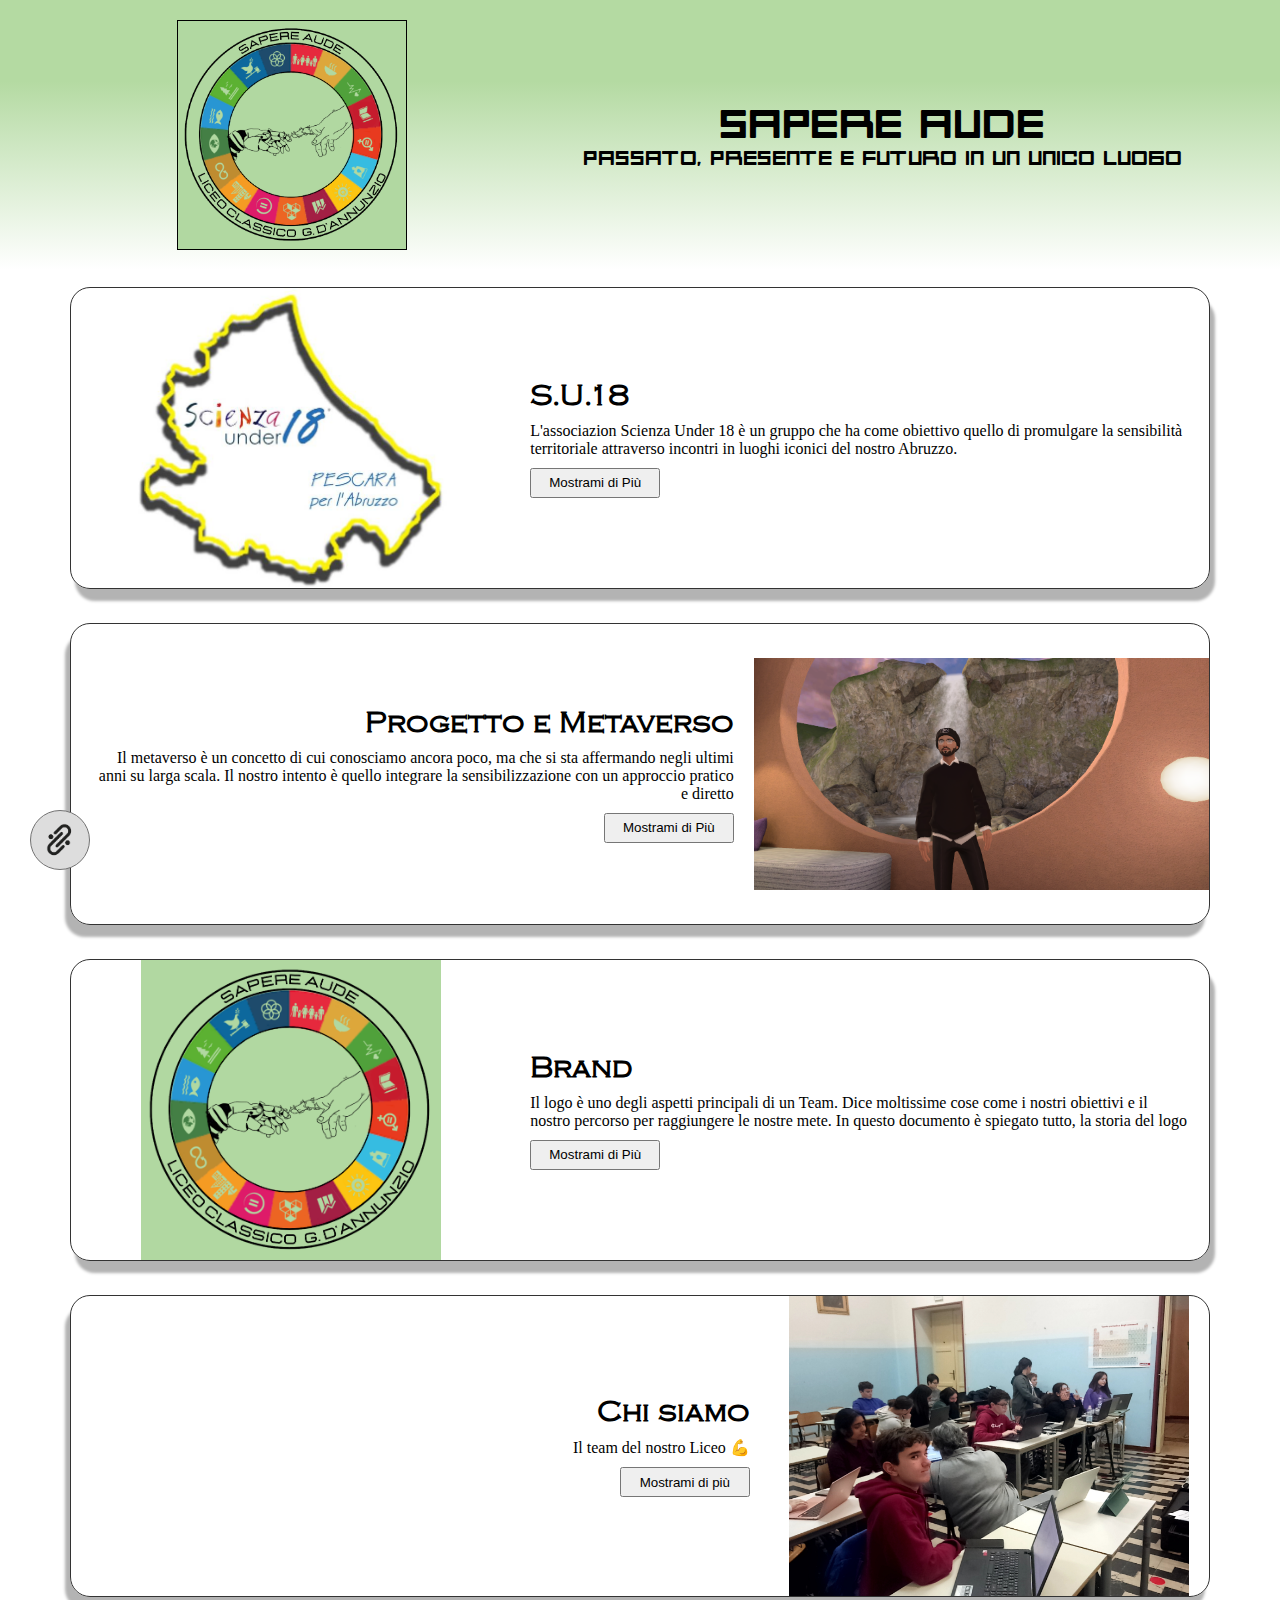
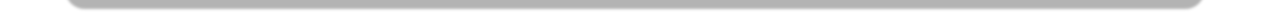
==== commit 4fef2e97: "Add files via upload" ====
--- a/index.html
+++ b/index.html
@@ -20,7 +20,7 @@
     <link rel="preconnect" href="https://fonts.googleapis.com"><link rel="preconnect" href="https://fonts.gstatic.com" crossorigin>
     <link href="https://fonts.googleapis.com/css2?family=Open+Sans&display=swap" rel="stylesheet">
 
-	<title>Document</title>
+	<title>Sapere Aude</title>
 </head>
 <body>
 	<header>
@@ -43,8 +43,8 @@
 						<img src="IMG/logo su18.jpg" alt="">
 					</div>
 					<div class="info">
-						<h2>Su18</h2>
-						<p class="descrizione">Lorem ipsum dolor sit amet consectetur adipisicing elit. Possimus omnis repellat ipsa, vel placeat earum veritatis sit corporis vitae distinctio, culpa delectus! Quaerat maiores rerum illum et, doloremque quo tempora?</p>
+						<h2>S.U.18</h2>
+						<p class="descrizione">L'associazion Scienza Under 18 è un gruppo che ha come obiettivo quello di promulgare la sensibilità territoriale attraverso incontri in luoghi iconici del nostro Abruzzo.</p>
 						<a href="su18.html">
 							<button class="dipiu">Mostrami di Più</button>
 						</a>
@@ -72,7 +72,7 @@
 					</div>
 					<div class="info">
 						<h2>Brand</h2>
-						<p class="descrizione">Lorem ipsum dolor sit amet consectetur adipisicing elit. Possimus omnis repellat ipsa, vel placeat earum veritatis sit corporis vitae distinctio, culpa delectus! Quaerat maiores rerum illum et, doloremque quo tempora?</p>
+						<p class="descrizione">Il logo è uno degli aspetti principali di un Team. Dice moltissime cose come i nostri obiettivi e il nostro percorso per raggiungere le nostre mete. In questo documento è spiegato tutto, la storia del logo</p>
 						<a href="https://drive.google.com/file/d/1nPLiMipGAAYPuLlS3Ht09gyX0MIZcAFY/view?usp=sharing">
 							<button class="dipiu">Mostrami di Più</button>
 						</a>
@@ -86,7 +86,7 @@
 					</div>
 					<div class="info">
 						<h2>Chi siamo</h2>
-						<p class="descrizione">La notra squadra</p>
+						<p class="descrizione">Il team del nostro Liceo 💪</p>
 						<a href="chi-siamo.html">
 							<button class="dipiu">Mostrami di più</button>
 						</a>
--- a/CSS/link.css
+++ b/CSS/link.css
@@ -161,8 +161,8 @@
     position: fixed;
     top: 0;
     left: 0;
-    width: 100VW;
-    height: 100vh;
+    width: 100%;
+    height: 100%;
     background-color: #181D31;
     font-family: "Open Sans", sans-serif;
     align-items: flex-start;
